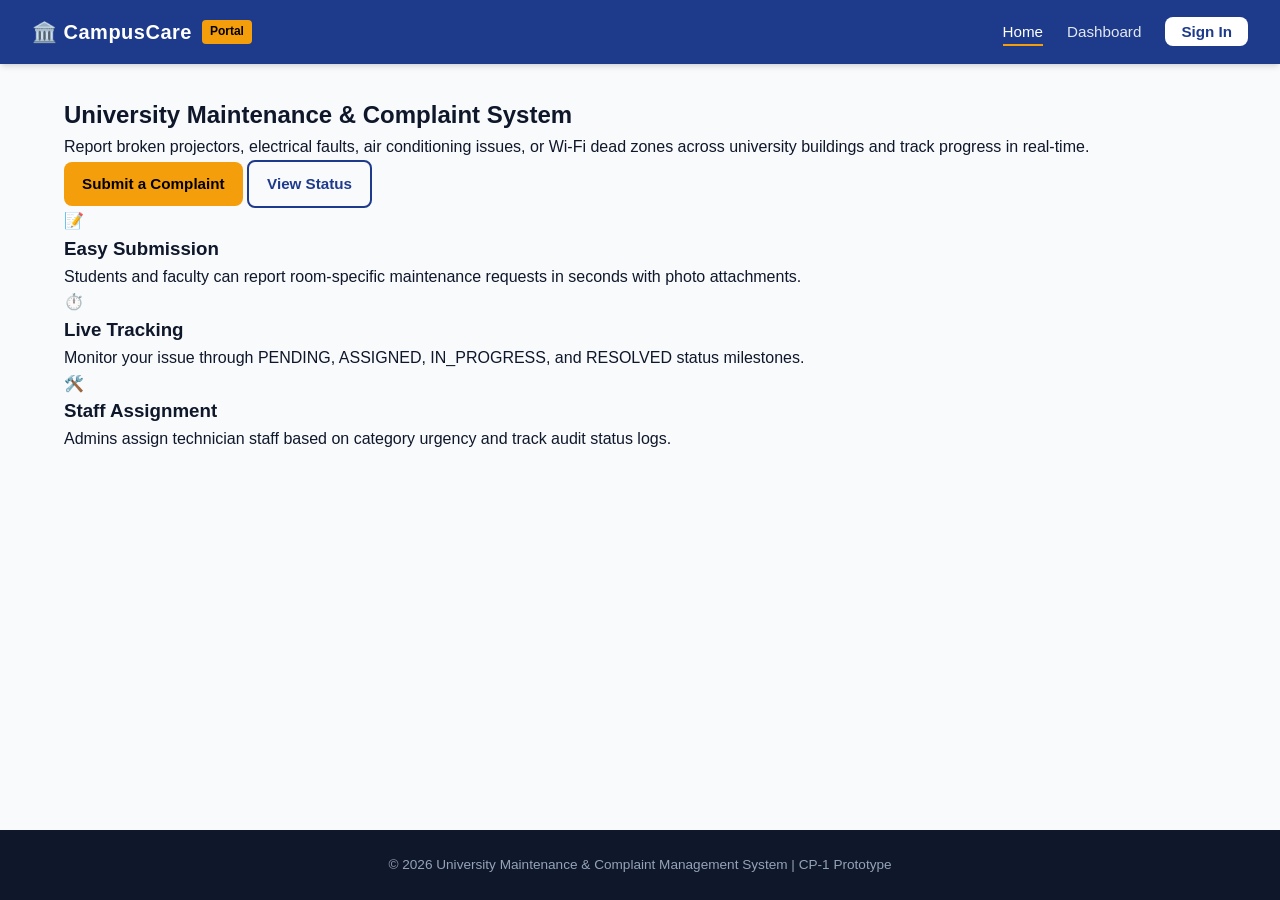
==== index.html @ 587ef070 "first commit" ====
<!DOCTYPE html>
<html lang="en">

<head>
  <meta charset="UTF-8">
  <meta name="viewport" content="width=device-width, initial-scale=1.0">
  <title>University Maintenance & Complaint Portal</title>
  <link rel="stylesheet" href="css/style.css">
</head>

<body>

  <!-- Top Navigation Bar -->
  <nav class="navbar">
    <div class="nav-brand" id="home">
      <h2>🏛️ CampusCare</h2>
      <span>Portal</span>
    </div>
    <ul class="nav-links">
      <li><a href="index.html" class="active">Home</a></li>
      <li><a href="dashboard.html">Dashboard</a></li>
      <li><a href="login.html" class="btn-nav-login">Sign In</a></li>
    </ul>
  </nav>

  <!-- Main Content Area -->
  <main class="main-content">

    <!-- Hero Banner -->
    <section class="hero">
      <h1>University Maintenance & Complaint System</h1>
      <p>Report broken projectors, electrical faults, air conditioning issues, or Wi-Fi dead zones across university
        buildings and track progress in real-time.</p>
      <div class="hero-actions">
        <a href="login.html" class="btn btn-primary">Submit a Complaint</a>
        <a href="dashboard.html" class="btn btn-outline">View Status</a>
      </div>
    </section>

    <!-- Key Feature Cards -->
    <section class="features-grid">
      <div class="feature-card">
        <div class="icon">📝</div>
        <h3>Easy Submission</h3>
        <p>Students and faculty can report room-specific maintenance requests in seconds with photo attachments.</p>
      </div>

      <div class="feature-card">
        <div class="icon">⏱️</div>
        <h3>Live Tracking</h3>
        <p>Monitor your issue through PENDING, ASSIGNED, IN_PROGRESS, and RESOLVED status milestones.</p>
      </div>

      <div class="feature-card">
        <div class="icon">🛠️</div>
        <h3>Staff Assignment</h3>
        <p>Admins assign technician staff based on category urgency and track audit status logs.</p>
      </div>
    </section>

  </main>

  <!-- Footer -->
  <footer>
    <p>&copy; 2026 University Maintenance & Complaint Management System | CP-1 Prototype</p>
  </footer>

  <script src="js/api.js"></script>
  <script src="js/app.js"></script>
</body>

</html>
---- css/style.css ----
/* ===================================================
   University Maintenance & Complaint Management System
   CP-2: Enhanced Design System & Interactive Components
   =================================================== */

:root {
  --primary-color: #1e3a8a;       /* University Navy */
  --primary-hover: #1e40af;
  --secondary-color: #0284c7;     /* Sky Blue */
  --accent-color: #f59e0b;        /* Amber */
  --bg-color: #f8fafc;            /* Light slate */
  --card-bg: #ffffff;
  --text-dark: #0f172a;
  --text-muted: #64748b;
  --border-color: #e2e8f0;
  --success: #10b981;
  --warning: #f59e0b;
  --danger: #ef4444;
  --radius: 8px;
  --shadow: 0 4px 6px -1px rgba(0, 0, 0, 0.1), 0 2px 4px -2px rgba(0, 0, 0, 0.1);
  --shadow-lg: 0 10px 15px -3px rgba(0, 0, 0, 0.1), 0 4px 6px -4px rgba(0, 0, 0, 0.1);
}

* {
  margin: 0;
  padding: 0;
  box-sizing: border-box;
  font-family: -apple-system, BlinkMacSystemFont, "Segoe UI", Roboto, "Helvetica Neue", Arial, sans-serif;
}

body {
  background-color: var(--bg-color);
  color: var(--text-dark);
  line-height: 1.6;
  min-height: 100vh;
  display: flex;
  flex-direction: column;
}

/* Header & Navigation */
.navbar {
  background-color: var(--primary-color);
  color: #ffffff;
  padding: 1rem 2rem;
  display: flex;
  justify-content: space-between;
  align-items: center;
  box-shadow: var(--shadow);
  position: sticky;
  top: 0;
  z-index: 100;
}

.nav-brand {
  display: flex;
  align-items: center;
  gap: 10px;
}

.nav-brand h2 {
  font-size: 1.25rem;
  font-weight: 600;
  letter-spacing: 0.5px;
}

.nav-brand span {
  background-color: var(--accent-color);
  color: #000;
  font-size: 0.75rem;
  padding: 2px 8px;
  border-radius: 4px;
  font-weight: 700;
}

.nav-links {
  display: flex;
  list-style: none;
  gap: 1.5rem;
  align-items: center;
}

.nav-links a {
  color: #e2e8f0;
  text-decoration: none;
  font-size: 0.95rem;
  font-weight: 500;
  transition: color 0.2s ease;
}

.nav-links a:hover,
.nav-links a.active {
  color: #ffffff;
  border-bottom: 2px solid var(--accent-color);
  padding-bottom: 4px;
}

.btn-nav-login {
  background-color: #ffffff;
  color: var(--primary-color) !important;
  padding: 6px 16px;
  border-radius: var(--radius);
  font-weight: 600 !important;
  border: none;
  cursor: pointer;
}

.btn-nav-login:hover {
  background-color: #f1f5f9;
  border-bottom: none !important;
}

/* Main Container */
.main-content {
  flex: 1;
  max-width: 1200px;
  width: 100%;
  margin: 2rem auto;
  padding: 0 1.5rem;
}

/* Buttons */
.btn {
  display: inline-flex;
  align-items: center;
  justify-content: center;
  gap: 6px;
  padding: 10px 18px;
  border-radius: var(--radius);
  font-size: 0.95rem;
  font-weight: 600;
  text-decoration: none;
  cursor: pointer;
  border: none;
  transition: all 0.2s ease;
}

.btn-primary {
  background-color: var(--accent-color);
  color: #000000;
}
.btn-primary:hover { background-color: #d97706; }

.btn-secondary {
  background-color: var(--secondary-color);
  color: #ffffff;
}
.btn-secondary:hover { background-color: #0369a1; }

.btn-outline {
  background-color: transparent;
  color: var(--primary-color);
  border: 2px solid var(--primary-color);
}
.btn-outline:hover {
  background-color: var(--primary-color);
  color: #ffffff;
}

.btn-danger {
  background-color: #fee2e2;
  color: var(--danger);
  border: 1px solid #fecaca;
}
.btn-danger:hover {
  background-color: var(--danger);
  color: #ffffff;
}

.btn-sm {
  padding: 5px 10px;
  font-size: 0.8rem;
  border-radius: 4px;
}

.btn-block {
  width: 100%;
  padding: 12px;
}

/* Forms & Inputs */
.form-group {
  margin-bottom: 1.25rem;
}

.form-group label {
  display: block;
  font-size: 0.85rem;
  font-weight: 600;
  margin-bottom: 0.4rem;
  color: var(--text-dark);
}

.form-control {
  width: 100%;
  padding: 10px 12px;
  font-size: 0.95rem;
  border: 1px solid var(--border-color);
  border-radius: var(--radius);
  outline: none;
  transition: border-color 0.2s, box-shadow 0.2s;
  background-color: #ffffff;
}

.form-control:focus {
  border-color: var(--primary-color);
  box-shadow: 0 0 0 3px rgba(30, 58, 138, 0.1);
}

/* Location Card Component (CP-2 Dynamic Form) */
.location-card {
  background: #ffffff;
  border: 1px solid var(--border-color);
  border-left: 5px solid var(--primary-color);
  border-radius: var(--radius);
  padding: 1.5rem;
  margin-bottom: 1.5rem;
  box-shadow: var(--shadow);
  position: relative;
  transition: transform 0.2s, box-shadow 0.2s;
}

.location-card:hover {
  box-shadow: var(--shadow-lg);
}

.location-card-header {
  display: flex;
  justify-content: space-between;
  align-items: center;
  margin-bottom: 1rem;
  padding-bottom: 0.75rem;
  border-bottom: 1px dashed var(--border-color);
}

.location-card-title {
  display: flex;
  align-items: center;
  gap: 8px;
  font-size: 1.05rem;
  font-weight: 700;
  color: var(--primary-color);
}

.location-badge {
  background-color: #e0e7ff;
  color: var(--primary-color);
  font-size: 0.75rem;
  padding: 3px 8px;
  border-radius: 12px;
  font-weight: 700;
}

/* Category Multi-Select Chips */
.category-chips-container {
  display: flex;
  flex-wrap: wrap;
  gap: 8px;
  margin-top: 6px;
}

.category-chip {
  display: inline-flex;
  align-items: center;
  gap: 6px;
  padding: 7px 12px;
  border-radius: 20px;
  border: 1.5px solid var(--border-color);
  background-color: #f8fafc;
  font-size: 0.85rem;
  color: var(--text-dark);
  cursor: pointer;
  user-select: none;
  transition: all 0.2s ease;
}

.category-chip:hover {
  border-color: var(--secondary-color);
  background-color: #f0f9ff;
}

.category-chip.selected {
  background-color: var(--primary-color);
  color: #ffffff;
  border-color: var(--primary-color);
  box-shadow: 0 2px 4px rgba(30, 58, 138, 0.2);
}

.category-chip .check-icon {
  font-size: 0.8rem;
  font-weight: bold;
}

/* Status Cards for Dashboard */
.status-grid {
  display: grid;
  grid-template-columns: repeat(auto-fit, minmax(200px, 1fr));
  gap: 1.25rem;
  margin-bottom: 2rem;
}

.stat-card {
  background-color: var(--card-bg);
  padding: 1.25rem;
  border-radius: var(--radius);
  border-left: 4px solid var(--primary-color);
  box-shadow: var(--shadow);
}

.stat-card.all { border-left-color: var(--primary-color); }
.stat-card.pending { border-left-color: var(--warning); }
.stat-card.in-progress { border-left-color: var(--secondary-color); }
.stat-card.resolved { border-left-color: var(--success); }

.stat-card h4 {
  font-size: 0.85rem;
  color: var(--text-muted);
  text-transform: uppercase;
}

.stat-card .number {
  font-size: 1.8rem;
  font-weight: 700;
  margin-top: 0.25rem;
}

/* Badges */
.badge {
  display: inline-block;
  padding: 4px 8px;
  border-radius: 4px;
  font-size: 0.75rem;
  font-weight: 700;
  letter-spacing: 0.5px;
}
.badge-pending { background-color: #fef3c7; color: #92400e; }
.badge-assigned { background-color: #e0e7ff; color: #3730a3; }
.badge-in_progress { background-color: #e0f2fe; color: #075985; }
.badge-resolved { background-color: #d1fae5; color: #065f46; }
.badge-rejected { background-color: #fee2e2; color: #991b1b; }

/* Filter Tabs */
.filter-tabs {
  display: flex;
  gap: 8px;
  margin-bottom: 1rem;
  flex-wrap: wrap;
}

.filter-tab {
  padding: 6px 14px;
  border-radius: 20px;
  border: 1px solid var(--border-color);
  background: var(--card-bg);
  font-size: 0.85rem;
  font-weight: 600;
  color: var(--text-muted);
  cursor: pointer;
  transition: all 0.2s;
}

.filter-tab:hover {
  background-color: #f1f5f9;
}

.filter-tab.active {
  background-color: var(--primary-color);
  color: #ffffff;
  border-color: var(--primary-color);
}

/* Modal Popup */
.modal-overlay {
  position: fixed;
  top: 0;
  left: 0;
  right: 0;
  bottom: 0;
  background: rgba(15, 23, 42, 0.6);
  display: none;
  justify-content: center;
  align-items: center;
  z-index: 1000;
  padding: 1rem;
}

.modal-overlay.active {
  display: flex;
}

.modal-box {
  background: var(--card-bg);
  border-radius: var(--radius);
  max-width: 500px;
  width: 100%;
  padding: 2rem;
  box-shadow: var(--shadow-lg);
  position: relative;
  animation: modalFadeIn 0.2s ease;
}

@keyframes modalFadeIn {
  from { opacity: 0; transform: translateY(-10px); }
  to { opacity: 1; transform: translateY(0); }
}

.modal-header {
  display: flex;
  justify-content: space-between;
  align-items: center;
  margin-bottom: 1.5rem;
  padding-bottom: 0.75rem;
  border-bottom: 1px solid var(--border-color);
}

.modal-header h3 {
  color: var(--primary-color);
}

.modal-close {
  background: none;
  border: none;
  font-size: 1.5rem;
  cursor: pointer;
  color: var(--text-muted);
}

/* Footer */
footer {
  background-color: #0f172a;
  color: #94a3b8;
  text-align: center;
  padding: 1.5rem;
  font-size: 0.85rem;
  margin-top: auto;
}
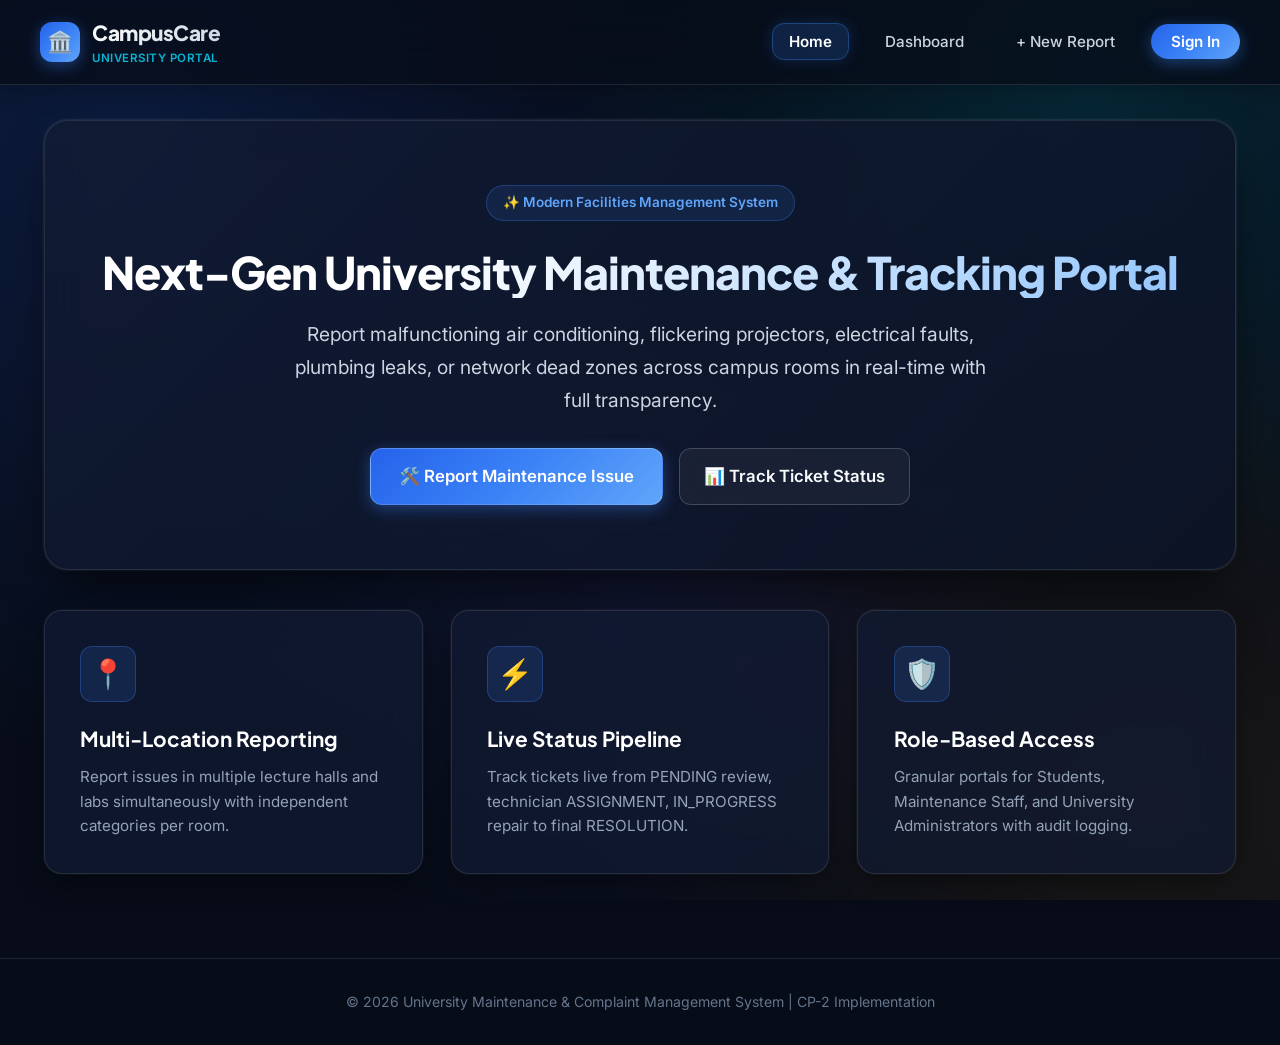
==== commit c1d69ee5: "feat: add modern glassmorphism design system and updated authentication views" ====
--- a/index.html
+++ b/index.html
@@ -1,72 +1,84 @@
 <!DOCTYPE html>
 <html lang="en">
-
 <head>
   <meta charset="UTF-8">
   <meta name="viewport" content="width=device-width, initial-scale=1.0">
-  <title>University Maintenance & Complaint Portal</title>
+  <title>CampusCare — University Maintenance & Facility Management</title>
   <link rel="stylesheet" href="css/style.css">
 </head>
-
 <body>
 
-  <!-- Top Navigation Bar -->
+  <!-- Top Glass Navigation Bar -->
   <nav class="navbar">
-    <div class="nav-brand" id="home">
-      <h2>🏛️ CampusCare</h2>
-      <span>Portal</span>
-    </div>
+    <a href="index.html" class="nav-brand">
+      <div class="nav-brand-icon">🏛️</div>
+      <div class="nav-brand-title">
+        <h2>CampusCare</h2>
+        <span>University Portal</span>
+      </div>
+    </a>
     <ul class="nav-links">
       <li><a href="index.html" class="active">Home</a></li>
       <li><a href="dashboard.html">Dashboard</a></li>
-      <li><a href="login.html" class="btn-nav-login">Sign In</a></li>
+      <li><a href="new-complaint.html">+ New Report</a></li>
+      <li><a href="login.html" class="btn-nav-action">Sign In</a></li>
     </ul>
   </nav>
 
-  <!-- Main Content Area -->
+  <!-- Main Content -->
   <main class="main-content">
-
-    <!-- Hero Banner -->
-    <section class="hero">
-      <h1>University Maintenance & Complaint System</h1>
-      <p>Report broken projectors, electrical faults, air conditioning issues, or Wi-Fi dead zones across university
-        buildings and track progress in real-time.</p>
-      <div class="hero-actions">
-        <a href="login.html" class="btn btn-primary">Submit a Complaint</a>
-        <a href="dashboard.html" class="btn btn-outline">View Status</a>
+    
+    <!-- Hero Glass Section -->
+    <section class="hero-glass">
+      <div class="hero-badge">
+        <span>✨ Modern Facilities Management System</span>
+      </div>
+      <h1>Next-Gen University Maintenance & Tracking Portal</h1>
+      <p>
+        Report malfunctioning air conditioning, flickering projectors, electrical faults, plumbing leaks, 
+        or network dead zones across campus rooms in real-time with full transparency.
+      </p>
+      <div style="display: flex; gap: 1rem; justify-content: center; flex-wrap: wrap;">
+        <a href="new-complaint.html" class="btn btn-primary" style="padding: 14px 28px; font-size: 1.05rem;">
+          🛠️ Report Maintenance Issue
+        </a>
+        <a href="dashboard.html" class="btn btn-outline" style="padding: 14px 24px; font-size: 1.05rem;">
+          📊 Track Ticket Status
+        </a>
       </div>
     </section>
 
-    <!-- Key Feature Cards -->
+    <!-- Key Feature Glass Cards -->
     <section class="features-grid">
-      <div class="feature-card">
-        <div class="icon">📝</div>
-        <h3>Easy Submission</h3>
-        <p>Students and faculty can report room-specific maintenance requests in seconds with photo attachments.</p>
+      <div class="feature-glass-card">
+        <div class="icon-box">📍</div>
+        <h3>Multi-Location Reporting</h3>
+        <p>Report issues in multiple lecture halls and labs simultaneously with independent categories per room.</p>
       </div>
 
-      <div class="feature-card">
-        <div class="icon">⏱️</div>
-        <h3>Live Tracking</h3>
-        <p>Monitor your issue through PENDING, ASSIGNED, IN_PROGRESS, and RESOLVED status milestones.</p>
+      <div class="feature-glass-card">
+        <div class="icon-box">⚡</div>
+        <h3>Live Status Pipeline</h3>
+        <p>Track tickets live from PENDING review, technician ASSIGNMENT, IN_PROGRESS repair to final RESOLUTION.</p>
       </div>
 
-      <div class="feature-card">
-        <div class="icon">🛠️</div>
-        <h3>Staff Assignment</h3>
-        <p>Admins assign technician staff based on category urgency and track audit status logs.</p>
+      <div class="feature-glass-card">
+        <div class="icon-box">🛡️</div>
+        <h3>Role-Based Access</h3>
+        <p>Granular portals for Students, Maintenance Staff, and University Administrators with audit logging.</p>
       </div>
     </section>
 
   </main>
 
+  <!-- Toast Notification Container -->
+  <div class="toast-container" id="toastContainer"></div>
+
   <!-- Footer -->
   <footer>
-    <p>&copy; 2026 University Maintenance & Complaint Management System | CP-1 Prototype</p>
+    <p>&copy; 2026 University Maintenance & Complaint Management System | CP-2 Implementation</p>
   </footer>
 
-  <script src="js/api.js"></script>
   <script src="js/app.js"></script>
 </body>
-
-</html>+</html>
--- a/css/style.css
+++ b/css/style.css
@@ -1,386 +1,973 @@
-/* ===================================================
-   University Maintenance & Complaint Management System
-   CP-2: Enhanced Design System & Interactive Components
-   =================================================== */
+/* ==========================================================================
+   CampusCare — Premium Glassmorphism Design System (CP-2)
+   Inspired by Apple macOS / VisionOS & Modern SaaS Dashboards
+   ========================================================================== */
+
+@import url('https://fonts.googleapis.com/css2?family=Inter:wght@300;400;500;600;700;800&family=Plus+Jakarta+Sans:wght@500;600;700;800&display=swap');
 
 :root {
-  --primary-color: #1e3a8a;       /* University Navy */
-  --primary-hover: #1e40af;
-  --secondary-color: #0284c7;     /* Sky Blue */
-  --accent-color: #f59e0b;        /* Amber */
-  --bg-color: #f8fafc;            /* Light slate */
-  --card-bg: #ffffff;
-  --text-dark: #0f172a;
-  --text-muted: #64748b;
-  --border-color: #e2e8f0;
+  /* Typography */
+  --font-sans: 'Inter', -apple-system, BlinkMacSystemFont, 'Segoe UI', Roboto, sans-serif;
+  --font-display: 'Plus Jakarta Sans', var(--font-sans);
+
+  /* Deep Midnight Color Palette */
+  --bg-deep: #070c18;
+  --bg-surface: #0c1427;
+  --bg-surface-elevated: #111b33;
+
+  /* Accent Gradients & Colors */
+  --primary: #3b82f6;
+  --primary-light: #60a5fa;
+  --primary-glow: rgba(59, 130, 246, 0.4);
+  --primary-gradient: linear-gradient(135deg, #2563eb 0%, #3b82f6 50%, #60a5fa 100%);
+  
+  --secondary: #06b6d4;
+  --secondary-gradient: linear-gradient(135deg, #0891b2 0%, #06b6d4 100%);
+  
+  --accent: #f59e0b;
+  --accent-gradient: linear-gradient(135deg, #d97706 0%, #f59e0b 100%);
+
+  /* Status Colors */
   --success: #10b981;
+  --success-bg: rgba(16, 185, 129, 0.15);
+  --success-border: rgba(16, 185, 129, 0.35);
+
   --warning: #f59e0b;
+  --warning-bg: rgba(245, 158, 11, 0.15);
+  --warning-border: rgba(245, 158, 11, 0.35);
+
   --danger: #ef4444;
-  --radius: 8px;
-  --shadow: 0 4px 6px -1px rgba(0, 0, 0, 0.1), 0 2px 4px -2px rgba(0, 0, 0, 0.1);
-  --shadow-lg: 0 10px 15px -3px rgba(0, 0, 0, 0.1), 0 4px 6px -4px rgba(0, 0, 0, 0.1);
-}
-
-* {
+  --danger-bg: rgba(239, 68, 68, 0.15);
+  --danger-border: rgba(239, 68, 68, 0.35);
+
+  --info: #38bdf8;
+  --info-bg: rgba(56, 189, 248, 0.15);
+  --info-border: rgba(56, 189, 248, 0.35);
+
+  /* Glassmorphism System Tokens */
+  --glass-bg: rgba(15, 23, 42, 0.65);
+  --glass-bg-card: rgba(17, 27, 51, 0.72);
+  --glass-bg-hover: rgba(24, 38, 70, 0.85);
+  --glass-border: rgba(255, 255, 255, 0.1);
+  --glass-border-light: rgba(255, 255, 255, 0.18);
+  --glass-border-focus: rgba(59, 130, 246, 0.6);
+  --glass-blur: blur(20px);
+  --glass-blur-sm: blur(12px);
+  --glass-shadow: 0 10px 30px -5px rgba(0, 0, 0, 0.5), 0 0 1px 1px rgba(255, 255, 255, 0.05);
+  --glass-shadow-lg: 0 25px 50px -12px rgba(0, 0, 0, 0.7), 0 0 2px 1px rgba(255, 255, 255, 0.1);
+
+  /* Text Colors */
+  --text-main: #f8fafc;
+  --text-secondary: #cbd5e1;
+  --text-muted: #94a3b8;
+  --text-dim: #64748b;
+
+  /* Radii */
+  --radius-sm: 8px;
+  --radius-md: 12px;
+  --radius-lg: 18px;
+  --radius-xl: 24px;
+  --radius-full: 9999px;
+
+  /* Transitions */
+  --transition: all 0.25s cubic-bezier(0.4, 0, 0.2, 1);
+}
+
+/* Base Reset */
+*, *::before, *::after {
   margin: 0;
   padding: 0;
   box-sizing: border-box;
-  font-family: -apple-system, BlinkMacSystemFont, "Segoe UI", Roboto, "Helvetica Neue", Arial, sans-serif;
+  font-family: var(--font-sans);
 }
 
 body {
-  background-color: var(--bg-color);
-  color: var(--text-dark);
+  background-color: var(--bg-deep);
+  color: var(--text-main);
+  min-height: 100vh;
+  display: flex;
+  flex-direction: column;
   line-height: 1.6;
-  min-height: 100vh;
-  display: flex;
-  flex-direction: column;
-}
-
-/* Header & Navigation */
+  overflow-x: hidden;
+  background-image: 
+    radial-gradient(circle at 10% 15%, rgba(37, 99, 235, 0.18) 0%, transparent 45%),
+    radial-gradient(circle at 85% 10%, rgba(6, 182, 212, 0.16) 0%, transparent 40%),
+    radial-gradient(circle at 50% 60%, rgba(99, 102, 241, 0.12) 0%, transparent 50%),
+    radial-gradient(circle at 90% 90%, rgba(245, 158, 11, 0.08) 0%, transparent 40%);
+  background-attachment: fixed;
+}
+
+/* ==========================================================================
+   GLASS NAVIGATION BAR
+   ========================================================================== */
 .navbar {
-  background-color: var(--primary-color);
-  color: #ffffff;
-  padding: 1rem 2rem;
-  display: flex;
-  justify-content: space-between;
-  align-items: center;
-  box-shadow: var(--shadow);
   position: sticky;
   top: 0;
   z-index: 100;
+  background: rgba(7, 12, 24, 0.75);
+  backdrop-filter: var(--glass-blur);
+  -webkit-backdrop-filter: var(--glass-blur);
+  border-bottom: 1px solid var(--glass-border);
+  padding: 1rem 2.5rem;
+  display: flex;
+  justify-content: space-between;
+  align-items: center;
+  box-shadow: 0 4px 25px rgba(0, 0, 0, 0.3);
 }
 
 .nav-brand {
   display: flex;
   align-items: center;
-  gap: 10px;
+  gap: 12px;
+  text-decoration: none;
+}
+
+.nav-brand-icon {
+  width: 40px;
+  height: 40px;
+  border-radius: var(--radius-md);
+  background: var(--primary-gradient);
+  display: flex;
+  align-items: center;
+  justify-content: center;
+  font-size: 1.3rem;
+  box-shadow: 0 4px 15px var(--primary-glow);
+}
+
+.nav-brand-title {
+  display: flex;
+  flex-direction: column;
 }
 
 .nav-brand h2 {
-  font-size: 1.25rem;
-  font-weight: 600;
+  font-family: var(--font-display);
+  font-size: 1.3rem;
+  font-weight: 800;
+  letter-spacing: -0.5px;
+  background: linear-gradient(135deg, #ffffff 0%, #cbd5e1 100%);
+  -webkit-background-clip: text;
+  -webkit-text-fill-color: transparent;
+}
+
+.nav-brand span {
+  font-size: 0.72rem;
+  font-weight: 600;
+  color: var(--secondary);
   letter-spacing: 0.5px;
-}
-
-.nav-brand span {
-  background-color: var(--accent-color);
-  color: #000;
-  font-size: 0.75rem;
-  padding: 2px 8px;
-  border-radius: 4px;
-  font-weight: 700;
+  text-transform: uppercase;
 }
 
 .nav-links {
   display: flex;
   list-style: none;
-  gap: 1.5rem;
+  gap: 1.25rem;
   align-items: center;
 }
 
 .nav-links a {
-  color: #e2e8f0;
+  color: var(--text-secondary);
   text-decoration: none;
   font-size: 0.95rem;
   font-weight: 500;
-  transition: color 0.2s ease;
-}
-
-.nav-links a:hover,
+  padding: 8px 16px;
+  border-radius: var(--radius-md);
+  transition: var(--transition);
+  position: relative;
+}
+
+.nav-links a:hover {
+  color: #ffffff;
+  background: rgba(255, 255, 255, 0.08);
+}
+
 .nav-links a.active {
   color: #ffffff;
-  border-bottom: 2px solid var(--accent-color);
-  padding-bottom: 4px;
-}
-
-.btn-nav-login {
-  background-color: #ffffff;
-  color: var(--primary-color) !important;
-  padding: 6px 16px;
-  border-radius: var(--radius);
+  background: rgba(59, 130, 246, 0.18);
+  border: 1px solid rgba(59, 130, 246, 0.35);
+  font-weight: 600;
+  box-shadow: 0 0 15px rgba(59, 130, 246, 0.2);
+}
+
+.btn-nav-action {
+  background: var(--primary-gradient) !important;
+  color: #ffffff !important;
+  border-radius: var(--radius-full) !important;
+  padding: 8px 20px !important;
   font-weight: 600 !important;
-  border: none;
+  box-shadow: 0 4px 15px var(--primary-glow) !important;
+}
+
+.btn-nav-action:hover {
+  transform: translateY(-2px);
+  box-shadow: 0 6px 20px rgba(59, 130, 246, 0.6) !important;
+}
+
+/* ==========================================================================
+   BUTTONS & ACTIONS
+   ========================================================================== */
+.btn {
+  display: inline-flex;
+  align-items: center;
+  justify-content: center;
+  gap: 8px;
+  padding: 11px 22px;
+  border-radius: var(--radius-md);
+  font-size: 0.95rem;
+  font-weight: 600;
   cursor: pointer;
-}
-
-.btn-nav-login:hover {
-  background-color: #f1f5f9;
-  border-bottom: none !important;
-}
-
-/* Main Container */
+  text-decoration: none;
+  border: 1px solid transparent;
+  outline: none;
+  transition: var(--transition);
+}
+
+.btn:active {
+  transform: scale(0.98);
+}
+
+.btn-primary {
+  background: var(--primary-gradient);
+  color: #ffffff;
+  border: 1px solid rgba(255, 255, 255, 0.2);
+  box-shadow: 0 4px 16px var(--primary-glow);
+}
+
+.btn-primary:hover {
+  transform: translateY(-2px);
+  box-shadow: 0 8px 24px rgba(59, 130, 246, 0.5);
+}
+
+.btn-secondary {
+  background: var(--secondary-gradient);
+  color: #ffffff;
+  box-shadow: 0 4px 16px rgba(6, 182, 212, 0.3);
+}
+
+.btn-secondary:hover {
+  transform: translateY(-2px);
+  box-shadow: 0 8px 24px rgba(6, 182, 212, 0.5);
+}
+
+.btn-outline {
+  background: rgba(255, 255, 255, 0.05);
+  backdrop-filter: var(--glass-blur-sm);
+  color: var(--text-main);
+  border: 1px solid var(--glass-border-light);
+}
+
+.btn-outline:hover {
+  background: rgba(255, 255, 255, 0.12);
+  border-color: rgba(255, 255, 255, 0.3);
+  transform: translateY(-2px);
+}
+
+.btn-danger {
+  background: var(--danger-bg);
+  color: #fca5a5;
+  border: 1px solid var(--danger-border);
+}
+
+.btn-danger:hover {
+  background: var(--danger);
+  color: #ffffff;
+  box-shadow: 0 4px 15px rgba(239, 68, 68, 0.4);
+}
+
+.btn-sm {
+  padding: 6px 12px;
+  font-size: 0.82rem;
+  border-radius: var(--radius-sm);
+}
+
+.btn-block {
+  width: 100%;
+}
+
+/* ==========================================================================
+   GLASS PANELS & CONTAINERS
+   ========================================================================== */
 .main-content {
   flex: 1;
-  max-width: 1200px;
+  max-width: 1240px;
   width: 100%;
-  margin: 2rem auto;
+  margin: 2.2rem auto;
   padding: 0 1.5rem;
 }
 
-/* Buttons */
-.btn {
+.glass-panel {
+  background: var(--glass-bg-card);
+  backdrop-filter: var(--glass-blur);
+  -webkit-backdrop-filter: var(--glass-blur);
+  border: 1px solid var(--glass-border);
+  border-radius: var(--radius-xl);
+  box-shadow: var(--glass-shadow);
+  padding: 2.5rem;
+  position: relative;
+  overflow: hidden;
+}
+
+.glass-panel::before {
+  content: '';
+  position: absolute;
+  top: 0;
+  left: 0;
+  right: 0;
+  height: 1px;
+  background: linear-gradient(90deg, transparent, rgba(255, 255, 255, 0.25), transparent);
+}
+
+/* Hero Section */
+.hero-glass {
+  background: linear-gradient(135deg, rgba(17, 27, 51, 0.8) 0%, rgba(12, 20, 39, 0.9) 100%);
+  backdrop-filter: var(--glass-blur);
+  border: 1px solid var(--glass-border);
+  border-radius: var(--radius-xl);
+  padding: 4rem 3rem;
+  text-align: center;
+  box-shadow: var(--glass-shadow-lg);
+  margin-bottom: 2.5rem;
+  position: relative;
+  overflow: hidden;
+}
+
+.hero-glass h1 {
+  font-family: var(--font-display);
+  font-size: 2.8rem;
+  font-weight: 800;
+  letter-spacing: -1px;
+  line-height: 1.2;
+  margin-bottom: 1.25rem;
+  background: linear-gradient(135deg, #ffffff 30%, #93c5fd 100%);
+  -webkit-background-clip: text;
+  -webkit-text-fill-color: transparent;
+}
+
+.hero-glass p {
+  font-size: 1.2rem;
+  max-width: 720px;
+  margin: 0 auto 2rem auto;
+  color: var(--text-secondary);
+  line-height: 1.7;
+}
+
+.hero-badge {
   display: inline-flex;
   align-items: center;
+  gap: 8px;
+  padding: 6px 16px;
+  border-radius: var(--radius-full);
+  background: rgba(59, 130, 246, 0.12);
+  border: 1px solid rgba(59, 130, 246, 0.3);
+  color: var(--primary-light);
+  font-size: 0.85rem;
+  font-weight: 600;
+  margin-bottom: 1.5rem;
+}
+
+/* Feature Grid */
+.features-grid {
+  display: grid;
+  grid-template-columns: repeat(auto-fit, minmax(300px, 1fr));
+  gap: 1.75rem;
+  margin-bottom: 3rem;
+}
+
+.feature-glass-card {
+  background: var(--glass-bg-card);
+  backdrop-filter: var(--glass-blur);
+  border: 1px solid var(--glass-border);
+  border-radius: var(--radius-lg);
+  padding: 2.2rem;
+  box-shadow: var(--glass-shadow);
+  transition: var(--transition);
+  display: flex;
+  flex-direction: column;
+}
+
+.feature-glass-card:hover {
+  transform: translateY(-5px);
+  background: var(--glass-bg-hover);
+  border-color: rgba(59, 130, 246, 0.4);
+  box-shadow: 0 15px 35px -5px rgba(0, 0, 0, 0.6), 0 0 20px rgba(59, 130, 246, 0.2);
+}
+
+.feature-glass-card .icon-box {
+  width: 56px;
+  height: 56px;
+  border-radius: var(--radius-md);
+  background: rgba(59, 130, 246, 0.15);
+  border: 1px solid rgba(59, 130, 246, 0.3);
+  display: flex;
+  align-items: center;
   justify-content: center;
+  font-size: 1.8rem;
+  margin-bottom: 1.25rem;
+}
+
+.feature-glass-card h3 {
+  font-family: var(--font-display);
+  font-size: 1.3rem;
+  font-weight: 700;
+  margin-bottom: 0.6rem;
+  color: #ffffff;
+}
+
+.feature-glass-card p {
+  color: var(--text-muted);
+  font-size: 0.95rem;
+  line-height: 1.6;
+}
+
+/* ==========================================================================
+   DASHBOARD STAT CARDS & METRICS
+   ========================================================================== */
+.stats-grid {
+  display: grid;
+  grid-template-columns: repeat(auto-fit, minmax(240px, 1fr));
+  gap: 1.5rem;
+  margin-bottom: 2rem;
+}
+
+.stat-glass-card {
+  background: var(--glass-bg-card);
+  backdrop-filter: var(--glass-blur);
+  border: 1px solid var(--glass-border);
+  border-radius: var(--radius-lg);
+  padding: 1.75rem;
+  box-shadow: var(--glass-shadow);
+  display: flex;
+  align-items: center;
+  justify-content: space-between;
+  transition: var(--transition);
+  position: relative;
+  overflow: hidden;
+}
+
+.stat-glass-card:hover {
+  transform: translateY(-3px);
+  border-color: var(--glass-border-light);
+  box-shadow: var(--glass-shadow-lg);
+}
+
+.stat-glass-card::before {
+  content: '';
+  position: absolute;
+  top: 0;
+  left: 0;
+  width: 4px;
+  height: 100%;
+}
+
+.stat-glass-card.all::before { background: var(--primary); }
+.stat-glass-card.pending::before { background: var(--warning); }
+.stat-glass-card.in-progress::before { background: var(--secondary); }
+.stat-glass-card.resolved::before { background: var(--success); }
+
+.stat-info h4 {
+  font-size: 0.85rem;
+  font-weight: 600;
+  text-transform: uppercase;
+  letter-spacing: 0.5px;
+  color: var(--text-muted);
+  margin-bottom: 0.4rem;
+}
+
+.stat-info .stat-number {
+  font-family: var(--font-display);
+  font-size: 2.4rem;
+  font-weight: 800;
+  color: #ffffff;
+  line-height: 1;
+}
+
+.stat-icon {
+  width: 52px;
+  height: 52px;
+  border-radius: var(--radius-md);
+  display: flex;
+  align-items: center;
+  justify-content: center;
+  font-size: 1.6rem;
+  background: rgba(255, 255, 255, 0.05);
+  border: 1px solid var(--glass-border);
+}
+
+/* ==========================================================================
+   REPORT MAINTENANCE ISSUE (SPECIAL FOCUS FORM)
+   ========================================================================== */
+.form-header-box {
+  display: flex;
+  align-items: flex-start;
+  gap: 1.25rem;
+  margin-bottom: 2.2rem;
+  padding-bottom: 1.5rem;
+  border-bottom: 1px solid var(--glass-border);
+}
+
+.form-header-icon {
+  width: 58px;
+  height: 58px;
+  border-radius: var(--radius-lg);
+  background: linear-gradient(135deg, rgba(59, 130, 246, 0.2) 0%, rgba(6, 182, 212, 0.2) 100%);
+  border: 1px solid rgba(59, 130, 246, 0.4);
+  display: flex;
+  align-items: center;
+  justify-content: center;
+  font-size: 2rem;
+  box-shadow: 0 0 20px rgba(59, 130, 246, 0.25);
+  flex-shrink: 0;
+}
+
+.form-header-text h1 {
+  font-family: var(--font-display);
+  font-size: 1.85rem;
+  font-weight: 800;
+  color: #ffffff;
+  letter-spacing: -0.5px;
+  margin-bottom: 0.35rem;
+}
+
+.form-header-text p {
+  color: var(--text-secondary);
+  font-size: 0.95rem;
+  line-height: 1.5;
+}
+
+/* Dynamic Location Card */
+.location-glass-card {
+  background: rgba(18, 28, 54, 0.75);
+  backdrop-filter: var(--glass-blur);
+  border: 1px solid var(--glass-border-light);
+  border-radius: var(--radius-lg);
+  padding: 1.85rem;
+  margin-bottom: 1.75rem;
+  box-shadow: 0 8px 25px rgba(0, 0, 0, 0.3);
+  position: relative;
+  transition: var(--transition);
+}
+
+.location-glass-card:hover {
+  border-color: rgba(59, 130, 246, 0.4);
+  box-shadow: 0 12px 30px rgba(0, 0, 0, 0.4), 0 0 15px rgba(59, 130, 246, 0.15);
+}
+
+.location-card-header {
+  display: flex;
+  justify-content: space-between;
+  align-items: center;
+  margin-bottom: 1.4rem;
+  padding-bottom: 0.85rem;
+  border-bottom: 1px dashed rgba(255, 255, 255, 0.12);
+}
+
+.location-badge-title {
+  display: flex;
+  align-items: center;
+  gap: 10px;
+}
+
+.location-chip-label {
+  background: var(--primary-gradient);
+  color: #ffffff;
+  font-size: 0.78rem;
+  font-weight: 700;
+  padding: 4px 12px;
+  border-radius: var(--radius-full);
+  letter-spacing: 0.5px;
+  box-shadow: 0 2px 10px var(--primary-glow);
+}
+
+.location-card-header h3 {
+  font-size: 1.15rem;
+  font-weight: 700;
+  color: #ffffff;
+}
+
+/* Form Controls */
+.form-group {
+  margin-bottom: 1.35rem;
+}
+
+.form-label {
+  display: block;
+  font-size: 0.88rem;
+  font-weight: 600;
+  color: var(--text-secondary);
+  margin-bottom: 0.5rem;
+}
+
+.form-label .required {
+  color: var(--danger);
+  margin-left: 3px;
+}
+
+.form-control-glass {
+  width: 100%;
+  padding: 12px 16px;
+  font-size: 0.95rem;
+  background: rgba(11, 19, 38, 0.7);
+  backdrop-filter: var(--glass-blur-sm);
+  border: 1px solid var(--glass-border-light);
+  border-radius: var(--radius-md);
+  color: #ffffff;
+  outline: none;
+  transition: var(--transition);
+}
+
+.form-control-glass:focus {
+  background: rgba(15, 26, 52, 0.95);
+  border-color: var(--primary);
+  box-shadow: 0 0 0 3px var(--primary-glow);
+}
+
+.form-control-glass option {
+  background-color: var(--bg-surface-elevated);
+  color: #ffffff;
+  padding: 10px;
+}
+
+/* ==========================================================================
+   SMART SEARCHABLE MULTI-SELECT CATEGORY COMPONENT
+   ========================================================================== */
+.smart-multiselect {
+  position: relative;
+  width: 100%;
+}
+
+.multiselect-box {
+  min-height: 48px;
+  background: rgba(11, 19, 38, 0.7);
+  backdrop-filter: var(--glass-blur-sm);
+  border: 1px solid var(--glass-border-light);
+  border-radius: var(--radius-md);
+  padding: 6px 12px;
+  display: flex;
+  align-items: center;
+  justify-content: space-between;
+  cursor: pointer;
+  transition: var(--transition);
+}
+
+.multiselect-box:hover,
+.multiselect-box:focus {
+  border-color: var(--primary);
+  box-shadow: 0 0 0 3px var(--primary-glow);
+}
+
+.selected-chips-container {
+  display: flex;
+  flex-wrap: wrap;
   gap: 6px;
-  padding: 10px 18px;
-  border-radius: var(--radius);
-  font-size: 0.95rem;
-  font-weight: 600;
-  text-decoration: none;
+  align-items: center;
+  flex: 1;
+}
+
+.category-chip-selected {
+  display: inline-flex;
+  align-items: center;
+  gap: 6px;
+  padding: 4px 10px;
+  border-radius: var(--radius-full);
+  background: rgba(59, 130, 246, 0.25);
+  border: 1px solid rgba(59, 130, 246, 0.5);
+  color: #ffffff;
+  font-size: 0.82rem;
+  font-weight: 600;
+  animation: chipFadeIn 0.2s ease;
+}
+
+@keyframes chipFadeIn {
+  from { opacity: 0; transform: scale(0.9); }
+  to { opacity: 1; transform: scale(1); }
+}
+
+.chip-remove {
+  width: 16px;
+  height: 16px;
+  border-radius: var(--radius-full);
+  display: flex;
+  align-items: center;
+  justify-content: center;
+  background: rgba(255, 255, 255, 0.2);
+  color: #ffffff;
+  font-size: 0.75rem;
   cursor: pointer;
-  border: none;
-  transition: all 0.2s ease;
-}
-
-.btn-primary {
-  background-color: var(--accent-color);
-  color: #000000;
-}
-.btn-primary:hover { background-color: #d97706; }
-
-.btn-secondary {
-  background-color: var(--secondary-color);
-  color: #ffffff;
-}
-.btn-secondary:hover { background-color: #0369a1; }
-
-.btn-outline {
-  background-color: transparent;
-  color: var(--primary-color);
-  border: 2px solid var(--primary-color);
-}
-.btn-outline:hover {
-  background-color: var(--primary-color);
-  color: #ffffff;
-}
-
-.btn-danger {
-  background-color: #fee2e2;
-  color: var(--danger);
-  border: 1px solid #fecaca;
-}
-.btn-danger:hover {
-  background-color: var(--danger);
-  color: #ffffff;
-}
-
-.btn-sm {
-  padding: 5px 10px;
-  font-size: 0.8rem;
-  border-radius: 4px;
-}
-
-.btn-block {
+  transition: var(--transition);
+}
+
+.chip-remove:hover {
+  background: var(--danger);
+}
+
+.placeholder-text {
+  color: var(--text-dim);
+  font-size: 0.9rem;
+  user-select: none;
+}
+
+.multiselect-arrow {
+  color: var(--text-muted);
+  font-size: 0.75rem;
+  transition: transform 0.2s;
+  margin-left: 8px;
+}
+
+.multiselect-dropdown {
+  position: absolute;
+  top: calc(100% + 6px);
+  left: 0;
+  right: 0;
+  z-index: 50;
+  background: rgba(15, 24, 48, 0.95);
+  backdrop-filter: blur(24px);
+  -webkit-backdrop-filter: blur(24px);
+  border: 1px solid rgba(255, 255, 255, 0.18);
+  border-radius: var(--radius-lg);
+  box-shadow: var(--glass-shadow-lg);
+  padding: 10px;
+  display: none;
+  animation: dropdownSlide 0.2s cubic-bezier(0.16, 1, 0.3, 1);
+}
+
+.multiselect-dropdown.active {
+  display: block;
+}
+
+@keyframes dropdownSlide {
+  from { opacity: 0; transform: translateY(-8px); }
+  to { opacity: 1; transform: translateY(0); }
+}
+
+.search-input-wrapper {
+  margin-bottom: 8px;
+}
+
+.category-search-input {
   width: 100%;
-  padding: 12px;
-}
-
-/* Forms & Inputs */
-.form-group {
-  margin-bottom: 1.25rem;
-}
-
-.form-group label {
-  display: block;
+  padding: 8px 12px;
+  background: rgba(255, 255, 255, 0.08);
+  border: 1px solid var(--glass-border);
+  border-radius: var(--radius-sm);
+  color: #ffffff;
+  font-size: 0.88rem;
+  outline: none;
+}
+
+.category-search-input:focus {
+  border-color: var(--primary);
+}
+
+.category-options-list {
+  max-height: 200px;
+  overflow-y: auto;
+  display: flex;
+  flex-direction: column;
+  gap: 4px;
+}
+
+.category-option-item {
+  display: flex;
+  align-items: center;
+  justify-content: space-between;
+  padding: 9px 12px;
+  border-radius: var(--radius-sm);
+  color: var(--text-secondary);
+  font-size: 0.9rem;
+  cursor: pointer;
+  transition: var(--transition);
+}
+
+.category-option-item:hover {
+  background: rgba(255, 255, 255, 0.08);
+  color: #ffffff;
+}
+
+.category-option-item.selected {
+  background: rgba(59, 130, 246, 0.18);
+  color: #ffffff;
+  font-weight: 600;
+}
+
+.option-check-icon {
   font-size: 0.85rem;
-  font-weight: 600;
-  margin-bottom: 0.4rem;
-  color: var(--text-dark);
-}
-
-.form-control {
+  color: var(--primary-light);
+  opacity: 0;
+  transition: opacity 0.2s;
+}
+
+.category-option-item.selected .option-check-icon {
+  opacity: 1;
+}
+
+/* Add Location Dashed Button */
+.btn-add-location {
   width: 100%;
-  padding: 10px 12px;
-  font-size: 0.95rem;
-  border: 1px solid var(--border-color);
-  border-radius: var(--radius);
+  padding: 16px;
+  background: rgba(59, 130, 246, 0.06);
+  border: 2px dashed rgba(59, 130, 246, 0.4);
+  border-radius: var(--radius-lg);
+  color: var(--primary-light);
+  font-size: 1rem;
+  font-weight: 700;
+  display: flex;
+  align-items: center;
+  justify-content: center;
+  gap: 10px;
+  cursor: pointer;
+  transition: var(--transition);
+}
+
+.btn-add-location:hover {
+  background: rgba(59, 130, 246, 0.12);
+  border-color: var(--primary);
+  transform: translateY(-2px);
+  box-shadow: 0 4px 20px rgba(59, 130, 246, 0.2);
+}
+
+/* ==========================================================================
+   GLASS COMPLAINT TABLE & DASHBOARD CONTROLS
+   ========================================================================== */
+.table-controls-bar {
+  display: flex;
+  justify-content: space-between;
+  align-items: center;
+  margin-bottom: 1.5rem;
+  flex-wrap: wrap;
+  gap: 1rem;
+}
+
+.search-filter-box {
+  display: flex;
+  gap: 10px;
+  align-items: center;
+  flex: 1;
+  max-width: 400px;
+}
+
+.glass-search-input {
+  width: 100%;
+  padding: 9px 14px 9px 36px;
+  background: rgba(15, 23, 42, 0.6) url('data:image/svg+xml;utf8,<svg xmlns="http://www.w3.org/2000/svg" width="16" height="16" viewBox="0 0 24 24" fill="none" stroke="%2394a3b8" stroke-width="2" stroke-linecap="round" stroke-linejoin="round"><circle cx="11" cy="11" r="8"></circle><line x1="21" y1="21" x2="16.65" y2="16.65"></line></svg>') no-repeat 12px center;
+  border: 1px solid var(--glass-border);
+  border-radius: var(--radius-full);
+  color: #ffffff;
+  font-size: 0.9rem;
   outline: none;
-  transition: border-color 0.2s, box-shadow 0.2s;
-  background-color: #ffffff;
-}
-
-.form-control:focus {
-  border-color: var(--primary-color);
-  box-shadow: 0 0 0 3px rgba(30, 58, 138, 0.1);
-}
-
-/* Location Card Component (CP-2 Dynamic Form) */
-.location-card {
-  background: #ffffff;
-  border: 1px solid var(--border-color);
-  border-left: 5px solid var(--primary-color);
-  border-radius: var(--radius);
-  padding: 1.5rem;
-  margin-bottom: 1.5rem;
-  box-shadow: var(--shadow);
-  position: relative;
-  transition: transform 0.2s, box-shadow 0.2s;
-}
-
-.location-card:hover {
-  box-shadow: var(--shadow-lg);
-}
-
-.location-card-header {
-  display: flex;
-  justify-content: space-between;
-  align-items: center;
-  margin-bottom: 1rem;
-  padding-bottom: 0.75rem;
-  border-bottom: 1px dashed var(--border-color);
-}
-
-.location-card-title {
-  display: flex;
-  align-items: center;
+  transition: var(--transition);
+}
+
+.glass-search-input:focus {
+  border-color: var(--primary);
+  box-shadow: 0 0 0 3px var(--primary-glow);
+}
+
+.filter-pills {
+  display: flex;
   gap: 8px;
-  font-size: 1.05rem;
+  flex-wrap: wrap;
+}
+
+.filter-pill {
+  padding: 7px 16px;
+  border-radius: var(--radius-full);
+  background: rgba(255, 255, 255, 0.05);
+  border: 1px solid var(--glass-border);
+  color: var(--text-muted);
+  font-size: 0.85rem;
+  font-weight: 600;
+  cursor: pointer;
+  transition: var(--transition);
+}
+
+.filter-pill:hover {
+  background: rgba(255, 255, 255, 0.1);
+  color: #ffffff;
+}
+
+.filter-pill.active {
+  background: var(--primary-gradient);
+  color: #ffffff;
+  border-color: transparent;
+  box-shadow: 0 4px 15px var(--primary-glow);
+}
+
+.table-glass-wrapper {
+  background: var(--glass-bg-card);
+  backdrop-filter: var(--glass-blur);
+  border: 1px solid var(--glass-border);
+  border-radius: var(--radius-xl);
+  overflow: hidden;
+  box-shadow: var(--glass-shadow);
+}
+
+.glass-table {
+  width: 100%;
+  border-collapse: collapse;
+  text-align: left;
+}
+
+.glass-table th {
+  padding: 16px 20px;
+  background: rgba(11, 18, 36, 0.8);
+  font-size: 0.82rem;
   font-weight: 700;
-  color: var(--primary-color);
-}
-
-.location-badge {
-  background-color: #e0e7ff;
-  color: var(--primary-color);
-  font-size: 0.75rem;
-  padding: 3px 8px;
-  border-radius: 12px;
-  font-weight: 700;
-}
-
-/* Category Multi-Select Chips */
-.category-chips-container {
-  display: flex;
-  flex-wrap: wrap;
-  gap: 8px;
-  margin-top: 6px;
-}
-
-.category-chip {
+  text-transform: uppercase;
+  letter-spacing: 0.5px;
+  color: var(--text-muted);
+  border-bottom: 1px solid var(--glass-border);
+}
+
+.glass-table td {
+  padding: 16px 20px;
+  border-bottom: 1px solid rgba(255, 255, 255, 0.06);
+  font-size: 0.92rem;
+  color: var(--text-secondary);
+}
+
+.glass-table tbody tr {
+  transition: background 0.2s;
+}
+
+.glass-table tbody tr:hover {
+  background: rgba(255, 255, 255, 0.04);
+}
+
+.glass-table tbody tr:last-child td {
+  border-bottom: none;
+}
+
+/* Badges */
+.badge-glass {
   display: inline-flex;
   align-items: center;
   gap: 6px;
-  padding: 7px 12px;
-  border-radius: 20px;
-  border: 1.5px solid var(--border-color);
-  background-color: #f8fafc;
-  font-size: 0.85rem;
-  color: var(--text-dark);
-  cursor: pointer;
-  user-select: none;
-  transition: all 0.2s ease;
-}
-
-.category-chip:hover {
-  border-color: var(--secondary-color);
-  background-color: #f0f9ff;
-}
-
-.category-chip.selected {
-  background-color: var(--primary-color);
-  color: #ffffff;
-  border-color: var(--primary-color);
-  box-shadow: 0 2px 4px rgba(30, 58, 138, 0.2);
-}
-
-.category-chip .check-icon {
-  font-size: 0.8rem;
-  font-weight: bold;
-}
-
-/* Status Cards for Dashboard */
-.status-grid {
-  display: grid;
-  grid-template-columns: repeat(auto-fit, minmax(200px, 1fr));
-  gap: 1.25rem;
-  margin-bottom: 2rem;
-}
-
-.stat-card {
-  background-color: var(--card-bg);
-  padding: 1.25rem;
-  border-radius: var(--radius);
-  border-left: 4px solid var(--primary-color);
-  box-shadow: var(--shadow);
-}
-
-.stat-card.all { border-left-color: var(--primary-color); }
-.stat-card.pending { border-left-color: var(--warning); }
-.stat-card.in-progress { border-left-color: var(--secondary-color); }
-.stat-card.resolved { border-left-color: var(--success); }
-
-.stat-card h4 {
-  font-size: 0.85rem;
-  color: var(--text-muted);
-  text-transform: uppercase;
-}
-
-.stat-card .number {
-  font-size: 1.8rem;
-  font-weight: 700;
-  margin-top: 0.25rem;
-}
-
-/* Badges */
-.badge {
-  display: inline-block;
-  padding: 4px 8px;
-  border-radius: 4px;
+  padding: 4px 12px;
+  border-radius: var(--radius-full);
   font-size: 0.75rem;
   font-weight: 700;
   letter-spacing: 0.5px;
 }
-.badge-pending { background-color: #fef3c7; color: #92400e; }
-.badge-assigned { background-color: #e0e7ff; color: #3730a3; }
-.badge-in_progress { background-color: #e0f2fe; color: #075985; }
-.badge-resolved { background-color: #d1fae5; color: #065f46; }
-.badge-rejected { background-color: #fee2e2; color: #991b1b; }
-
-/* Filter Tabs */
-.filter-tabs {
-  display: flex;
-  gap: 8px;
-  margin-bottom: 1rem;
-  flex-wrap: wrap;
-}
-
-.filter-tab {
-  padding: 6px 14px;
-  border-radius: 20px;
-  border: 1px solid var(--border-color);
-  background: var(--card-bg);
-  font-size: 0.85rem;
-  font-weight: 600;
-  color: var(--text-muted);
-  cursor: pointer;
-  transition: all 0.2s;
-}
-
-.filter-tab:hover {
-  background-color: #f1f5f9;
-}
-
-.filter-tab.active {
-  background-color: var(--primary-color);
-  color: #ffffff;
-  border-color: var(--primary-color);
-}
-
-/* Modal Popup */
+
+.badge-pending { background: var(--warning-bg); color: #fbbf24; border: 1px solid var(--warning-border); }
+.badge-assigned { background: rgba(99, 102, 241, 0.15); color: #818cf8; border: 1px solid rgba(99, 102, 241, 0.35); }
+.badge-in_progress { background: var(--info-bg); color: #38bdf8; border: 1px solid var(--info-border); }
+.badge-resolved { background: var(--success-bg); color: #34d399; border: 1px solid var(--success-border); }
+.badge-rejected { background: var(--danger-bg); color: #f87171; border: 1px solid var(--danger-border); }
+
+/* ==========================================================================
+   GLASS MODAL & TOASTS
+   ========================================================================== */
 .modal-overlay {
   position: fixed;
-  top: 0;
-  left: 0;
-  right: 0;
-  bottom: 0;
-  background: rgba(15, 23, 42, 0.6);
+  inset: 0;
+  background: rgba(0, 0, 0, 0.7);
+  backdrop-filter: blur(12px);
+  -webkit-backdrop-filter: blur(12px);
   display: none;
   justify-content: center;
   align-items: center;
   z-index: 1000;
-  padding: 1rem;
+  padding: 1.5rem;
 }
 
 .modal-overlay.active {
@@ -388,19 +975,19 @@
 }
 
 .modal-box {
-  background: var(--card-bg);
-  border-radius: var(--radius);
-  max-width: 500px;
+  background: var(--bg-surface-elevated);
+  border: 1px solid var(--glass-border-light);
+  border-radius: var(--radius-xl);
+  max-width: 520px;
   width: 100%;
-  padding: 2rem;
-  box-shadow: var(--shadow-lg);
-  position: relative;
-  animation: modalFadeIn 0.2s ease;
-}
-
-@keyframes modalFadeIn {
-  from { opacity: 0; transform: translateY(-10px); }
-  to { opacity: 1; transform: translateY(0); }
+  padding: 2.2rem;
+  box-shadow: 0 30px 60px rgba(0, 0, 0, 0.8), 0 0 20px var(--primary-glow);
+  animation: modalScale 0.25s cubic-bezier(0.16, 1, 0.3, 1);
+}
+
+@keyframes modalScale {
+  from { opacity: 0; transform: scale(0.94); }
+  to { opacity: 1; transform: scale(1); }
 }
 
 .modal-header {
@@ -408,28 +995,653 @@
   justify-content: space-between;
   align-items: center;
   margin-bottom: 1.5rem;
-  padding-bottom: 0.75rem;
-  border-bottom: 1px solid var(--border-color);
-}
-
-.modal-header h3 {
-  color: var(--primary-color);
+  padding-bottom: 0.85rem;
+  border-bottom: 1px solid var(--glass-border);
 }
 
 .modal-close {
   background: none;
   border: none;
-  font-size: 1.5rem;
+  color: var(--text-muted);
+  font-size: 1.6rem;
   cursor: pointer;
-  color: var(--text-muted);
-}
+  transition: color 0.2s;
+}
+
+.modal-close:hover {
+  color: var(--danger);
+}
+
+/* Floating Glass Toast Notification */
+.toast-container {
+  position: fixed;
+  bottom: 2rem;
+  right: 2rem;
+  z-index: 2000;
+  display: flex;
+  flex-direction: column;
+  gap: 10px;
+  pointer-events: none;
+}
+
+.toast {
+  pointer-events: auto;
+  min-width: 300px;
+  padding: 14px 20px;
+  border-radius: var(--radius-lg);
+  background: rgba(15, 23, 42, 0.9);
+  backdrop-filter: blur(16px);
+  border: 1px solid var(--glass-border-light);
+  color: #ffffff;
+  font-size: 0.92rem;
+  font-weight: 500;
+  box-shadow: var(--glass-shadow-lg);
+  display: flex;
+  align-items: center;
+  gap: 12px;
+  animation: toastSlideIn 0.3s cubic-bezier(0.16, 1, 0.3, 1);
+}
+
+@keyframes toastSlideIn {
+  from { opacity: 0; transform: translateY(20px); }
+  to { opacity: 1; transform: translateY(0); }
+}
+
+.toast.success { border-left: 4px solid var(--success); }
+.toast.error { border-left: 4px solid var(--danger); }
+.toast.info { border-left: 4px solid var(--primary); }
 
 /* Footer */
 footer {
-  background-color: #0f172a;
-  color: #94a3b8;
+  background: rgba(7, 12, 24, 0.85);
+  border-top: 1px solid var(--glass-border);
+  padding: 2rem;
   text-align: center;
-  padding: 1.5rem;
+  color: var(--text-dim);
+  font-size: 0.88rem;
+  margin-top: auto;
+}
+
+/* Responsive adjustments */
+@media (max-width: 768px) {
+  .navbar { padding: 1rem 1.25rem; }
+  .hero-glass { padding: 2.5rem 1.5rem; }
+  .hero-glass h1 { font-size: 2rem; }
+  .glass-panel { padding: 1.5rem; }
+  .table-controls-bar { flex-direction: column; align-items: stretch; }
+  .search-filter-box { max-width: 100%; }
+}
+
+/* ==========================================================================
+   CLEAN & MODERN REPORT FORM STYLES (ENHANCED CP-2)
+   ========================================================================== */
+.report-page-header {
+  margin-bottom: 2rem;
+}
+
+.report-breadcrumbs {
+  display: flex;
+  align-items: center;
+  gap: 8px;
   font-size: 0.85rem;
-  margin-top: auto;
-}
+  color: var(--text-muted);
+  margin-bottom: 1rem;
+}
+
+.report-breadcrumbs a {
+  color: var(--text-secondary);
+  text-decoration: none;
+  transition: color 0.2s;
+}
+
+.report-breadcrumbs a:hover {
+  color: var(--primary-light);
+}
+
+.report-step-card {
+  background: rgba(14, 23, 44, 0.7);
+  border: 1px solid var(--glass-border);
+  border-radius: var(--radius-lg);
+  padding: 1.5rem 1.75rem;
+  margin-bottom: 1.5rem;
+  transition: var(--transition);
+  position: relative;
+}
+
+.report-step-card:hover {
+  border-color: rgba(59, 130, 246, 0.35);
+  box-shadow: 0 8px 24px -6px rgba(0, 0, 0, 0.4);
+}
+
+.report-step-header {
+  display: flex;
+  justify-content: space-between;
+  align-items: center;
+  margin-bottom: 1.2rem;
+  padding-bottom: 0.8rem;
+  border-bottom: 1px solid rgba(255, 255, 255, 0.07);
+}
+
+.report-step-title {
+  display: flex;
+  align-items: center;
+  gap: 12px;
+}
+
+.report-step-badge {
+  width: 28px;
+  height: 28px;
+  border-radius: var(--radius-full);
+  background: var(--primary-gradient);
+  color: #ffffff;
+  font-size: 0.82rem;
+  font-weight: 700;
+  display: flex;
+  align-items: center;
+  justify-content: center;
+  box-shadow: 0 2px 8px var(--primary-glow);
+}
+
+.report-step-title h2 {
+  font-size: 1.15rem;
+  font-weight: 700;
+  color: #ffffff;
+  letter-spacing: -0.2px;
+}
+
+.report-step-count {
+  font-size: 0.82rem;
+  font-weight: 600;
+  padding: 3px 10px;
+  border-radius: var(--radius-full);
+  background: rgba(59, 130, 246, 0.15);
+  border: 1px solid rgba(59, 130, 246, 0.3);
+  color: var(--primary-light);
+}
+
+/* Building Filters */
+.building-filter-pills {
+  display: flex;
+  gap: 8px;
+  overflow-x: auto;
+  padding-bottom: 8px;
+  margin-bottom: 1rem;
+}
+
+.building-pill {
+  padding: 6px 14px;
+  border-radius: var(--radius-full);
+  font-size: 0.82rem;
+  font-weight: 500;
+  background: rgba(255, 255, 255, 0.05);
+  border: 1px solid var(--glass-border);
+  color: var(--text-secondary);
+  cursor: pointer;
+  white-space: nowrap;
+  transition: var(--transition);
+}
+
+.building-pill:hover {
+  background: rgba(255, 255, 255, 0.1);
+  color: #ffffff;
+}
+
+.building-pill.active {
+  background: rgba(59, 130, 246, 0.2);
+  border-color: var(--primary);
+  color: #ffffff;
+  font-weight: 600;
+}
+
+/* Grid for Room Selection */
+.room-selection-grid {
+  display: grid;
+  grid-template-columns: repeat(auto-fill, minmax(220px, 1fr));
+  gap: 10px;
+  max-height: 240px;
+  overflow-y: auto;
+  padding: 4px;
+}
+
+.room-card-select {
+  padding: 10px 14px;
+  background: rgba(18, 28, 54, 0.6);
+  border: 1px solid var(--glass-border);
+  border-radius: var(--radius-md);
+  cursor: pointer;
+  display: flex;
+  align-items: center;
+  justify-content: space-between;
+  gap: 10px;
+  transition: var(--transition);
+  user-select: none;
+}
+
+.room-card-select:hover {
+  background: rgba(26, 40, 77, 0.8);
+  border-color: rgba(59, 130, 246, 0.4);
+  transform: translateY(-1px);
+}
+
+.room-card-select.selected {
+  background: rgba(37, 99, 235, 0.22);
+  border-color: var(--primary);
+  box-shadow: 0 0 12px rgba(59, 130, 246, 0.25);
+}
+
+.room-card-info {
+  display: flex;
+  flex-direction: column;
+}
+
+.room-card-num {
+  font-size: 0.92rem;
+  font-weight: 600;
+  color: #ffffff;
+}
+
+.room-card-bldg {
+  font-size: 0.76rem;
+  color: var(--text-dim);
+}
+
+.room-check-badge {
+  width: 20px;
+  height: 20px;
+  border-radius: var(--radius-full);
+  border: 1.5px solid var(--text-dim);
+  display: flex;
+  align-items: center;
+  justify-content: center;
+  font-size: 0.75rem;
+  color: transparent;
+  transition: var(--transition);
+  flex-shrink: 0;
+}
+
+.room-card-select.selected .room-check-badge {
+  background: var(--primary);
+  border-color: var(--primary);
+  color: #ffffff;
+}
+
+/* Category Grid Tiles */
+.category-selection-grid {
+  display: grid;
+  grid-template-columns: repeat(auto-fill, minmax(210px, 1fr));
+  gap: 12px;
+  margin-top: 0.8rem;
+}
+
+.category-card-select {
+  padding: 12px 14px;
+  background: rgba(18, 28, 54, 0.6);
+  border: 1px solid var(--glass-border);
+  border-radius: var(--radius-md);
+  cursor: pointer;
+  display: flex;
+  align-items: center;
+  gap: 12px;
+  transition: var(--transition);
+  user-select: none;
+}
+
+.category-card-select:hover {
+  background: rgba(26, 40, 77, 0.8);
+  border-color: rgba(6, 182, 212, 0.4);
+  transform: translateY(-1px);
+}
+
+.category-card-select.selected {
+  background: rgba(6, 182, 212, 0.2);
+  border-color: var(--secondary);
+  box-shadow: 0 0 14px rgba(6, 182, 212, 0.3);
+}
+
+.category-icon-box {
+  width: 36px;
+  height: 36px;
+  border-radius: var(--radius-sm);
+  background: rgba(255, 255, 255, 0.08);
+  display: flex;
+  align-items: center;
+  justify-content: center;
+  font-size: 1.2rem;
+  flex-shrink: 0;
+}
+
+.category-card-select.selected .category-icon-box {
+  background: var(--secondary-gradient);
+}
+
+.category-card-name {
+  font-size: 0.88rem;
+  font-weight: 600;
+  color: var(--text-main);
+  flex: 1;
+}
+
+/* Selected Chips Bar */
+.selected-tags-bar {
+  display: flex;
+  flex-wrap: wrap;
+  gap: 6px;
+  padding: 10px 12px;
+  background: rgba(10, 16, 32, 0.6);
+  border: 1px dashed rgba(255, 255, 255, 0.12);
+  border-radius: var(--radius-md);
+  margin-top: 10px;
+  min-height: 42px;
+  align-items: center;
+}
+
+.selected-tag-chip {
+  display: inline-flex;
+  align-items: center;
+  gap: 6px;
+  padding: 4px 10px;
+  border-radius: var(--radius-full);
+  font-size: 0.8rem;
+  font-weight: 600;
+  background: rgba(59, 130, 246, 0.2);
+  border: 1px solid rgba(59, 130, 246, 0.4);
+  color: #ffffff;
+}
+
+.selected-tag-chip.cat {
+  background: rgba(6, 182, 212, 0.2);
+  border-color: rgba(6, 182, 212, 0.4);
+}
+
+.selected-tag-remove {
+  cursor: pointer;
+  opacity: 0.7;
+  font-size: 0.9rem;
+  line-height: 1;
+  transition: opacity 0.2s;
+}
+
+.selected-tag-remove:hover {
+  opacity: 1;
+  color: var(--danger);
+}
+
+/* Priority Card Grid */
+.priority-tiles-grid {
+  display: grid;
+  grid-template-columns: repeat(4, 1fr);
+  gap: 10px;
+}
+
+@media (max-width: 640px) {
+  .priority-tiles-grid {
+    grid-template-columns: repeat(2, 1fr);
+  }
+}
+
+.priority-tile {
+  padding: 12px;
+  border-radius: var(--radius-md);
+  border: 1px solid var(--glass-border);
+  background: rgba(18, 28, 54, 0.5);
+  cursor: pointer;
+  text-align: center;
+  transition: var(--transition);
+  user-select: none;
+}
+
+.priority-tile:hover {
+  background: rgba(26, 40, 77, 0.8);
+}
+
+.priority-tile.selected {
+  border-width: 1.5px;
+  font-weight: 700;
+}
+
+.priority-tile[data-priority="LOW"].selected {
+  border-color: var(--success);
+  background: var(--success-bg);
+  color: #6ee7b7;
+}
+
+.priority-tile[data-priority="MEDIUM"].selected {
+  border-color: var(--primary);
+  background: rgba(59, 130, 246, 0.2);
+  color: #93c5fd;
+}
+
+.priority-tile[data-priority="HIGH"].selected {
+  border-color: var(--warning);
+  background: var(--warning-bg);
+  color: #fde047;
+}
+
+.priority-tile[data-priority="URGENT"].selected {
+  border-color: var(--danger);
+  background: var(--danger-bg);
+  color: #fca5a5;
+  box-shadow: 0 0 15px rgba(239, 68, 68, 0.25);
+}
+
+.priority-tile-title {
+  font-size: 0.88rem;
+  font-weight: 600;
+  margin-bottom: 2px;
+}
+
+.priority-tile-desc {
+  font-size: 0.72rem;
+  color: var(--text-dim);
+}
+
+/* Description Quick Chips */
+.quick-phrase-chips {
+  display: flex;
+  flex-wrap: wrap;
+  gap: 6px;
+  margin-top: 8px;
+}
+
+.quick-phrase-chip {
+  padding: 4px 10px;
+  border-radius: var(--radius-full);
+  background: rgba(255, 255, 255, 0.05);
+  border: 1px solid var(--glass-border);
+  color: var(--text-muted);
+  font-size: 0.78rem;
+  cursor: pointer;
+  transition: var(--transition);
+}
+
+.quick-phrase-chip:hover {
+  background: rgba(59, 130, 246, 0.15);
+  border-color: rgba(59, 130, 246, 0.4);
+  color: #ffffff;
+}
+
+/* Image preview box */
+.photo-preview-wrap {
+  margin-top: 10px;
+  display: none;
+  align-items: center;
+  gap: 12px;
+  padding: 8px 12px;
+  background: rgba(10, 16, 32, 0.7);
+  border: 1px solid var(--glass-border);
+  border-radius: var(--radius-md);
+}
+
+.photo-preview-wrap.visible {
+  display: flex;
+}
+
+.photo-preview-thumb {
+  width: 50px;
+  height: 50px;
+  border-radius: var(--radius-sm);
+  object-fit: cover;
+  border: 1px solid var(--glass-border-light);
+}
+
+/* Summary Box before submit */
+.report-summary-banner {
+  background: linear-gradient(135deg, rgba(37, 99, 235, 0.12) 0%, rgba(6, 182, 212, 0.12) 100%);
+  border: 1px solid rgba(59, 130, 246, 0.3);
+  border-radius: var(--radius-lg);
+  padding: 1.25rem 1.5rem;
+  margin-bottom: 1.8rem;
+  display: flex;
+  align-items: center;
+  justify-content: space-between;
+  gap: 1rem;
+}
+
+.report-summary-text h4 {
+  font-size: 0.98rem;
+  font-weight: 700;
+  color: #ffffff;
+  margin-bottom: 2px;
+}
+
+.report-summary-text p {
+  font-size: 0.84rem;
+  color: var(--text-secondary);
+}
+
+.report-summary-count-badge {
+  padding: 6px 14px;
+  border-radius: var(--radius-full);
+  background: var(--primary-gradient);
+  color: #ffffff;
+  font-weight: 700;
+  font-size: 0.95rem;
+  box-shadow: 0 4px 12px var(--primary-glow);
+  white-space: nowrap;
+}
+
+/* ==========================================================================
+   VIEW MODE SWITCHER & SELECT OPTION COMPONENT (7 FLOORS & 70+ ROOMS)
+   ========================================================================== */
+.view-mode-tabs {
+  display: inline-flex;
+  background: rgba(10, 16, 32, 0.7);
+  border: 1px solid var(--glass-border);
+  border-radius: var(--radius-full);
+  padding: 3px;
+  gap: 4px;
+}
+
+.view-mode-btn {
+  padding: 5px 12px;
+  border-radius: var(--radius-full);
+  border: none;
+  background: transparent;
+  color: var(--text-muted);
+  font-size: 0.78rem;
+  font-weight: 600;
+  cursor: pointer;
+  transition: var(--transition);
+  display: inline-flex;
+  align-items: center;
+  gap: 5px;
+}
+
+.view-mode-btn:hover {
+  color: #ffffff;
+}
+
+.view-mode-btn.active {
+  background: var(--primary-gradient);
+  color: #ffffff;
+  box-shadow: 0 2px 8px var(--primary-glow);
+}
+
+.select-mode-wrap {
+  display: none;
+  background: rgba(10, 16, 32, 0.5);
+  border: 1px solid var(--glass-border);
+  border-radius: var(--radius-md);
+  padding: 14px 16px;
+  margin-bottom: 1rem;
+}
+
+.select-mode-wrap.active {
+  display: block;
+}
+
+.select-row-flex {
+  display: flex;
+  gap: 10px;
+  align-items: center;
+}
+
+.slice-controls-bar {
+  display: flex;
+  justify-content: space-between;
+  align-items: center;
+  margin-top: 12px;
+  padding-top: 10px;
+  border-top: 1px dashed rgba(255, 255, 255, 0.08);
+  font-size: 0.82rem;
+  color: var(--text-dim);
+}
+
+.slice-btn-group {
+  display: flex;
+  gap: 6px;
+}
+
+.btn-slice {
+  padding: 5px 12px;
+  border-radius: var(--radius-md);
+  background: rgba(255, 255, 255, 0.06);
+  border: 1px solid var(--glass-border);
+  color: var(--text-secondary);
+  font-size: 0.78rem;
+  font-weight: 600;
+  cursor: pointer;
+  transition: var(--transition);
+}
+
+.btn-slice:hover {
+  background: rgba(59, 130, 246, 0.18);
+  border-color: rgba(59, 130, 246, 0.4);
+  color: #ffffff;
+}
+
+/* Floor Filter Bar */
+.floor-filter-pills {
+  display: flex;
+  gap: 6px;
+  overflow-x: auto;
+  padding-bottom: 6px;
+  margin-bottom: 0.8rem;
+}
+
+.floor-pill {
+  padding: 4px 11px;
+  border-radius: var(--radius-full);
+  font-size: 0.76rem;
+  font-weight: 500;
+  background: rgba(255, 255, 255, 0.04);
+  border: 1px solid var(--glass-border);
+  color: var(--text-muted);
+  cursor: pointer;
+  white-space: nowrap;
+  transition: var(--transition);
+}
+
+.floor-pill:hover {
+  background: rgba(255, 255, 255, 0.1);
+  color: #ffffff;
+}
+
+.floor-pill.active {
+  background: rgba(6, 182, 212, 0.2);
+  border-color: var(--secondary);
+  color: #ffffff;
+  font-weight: 600;
+}
+
+
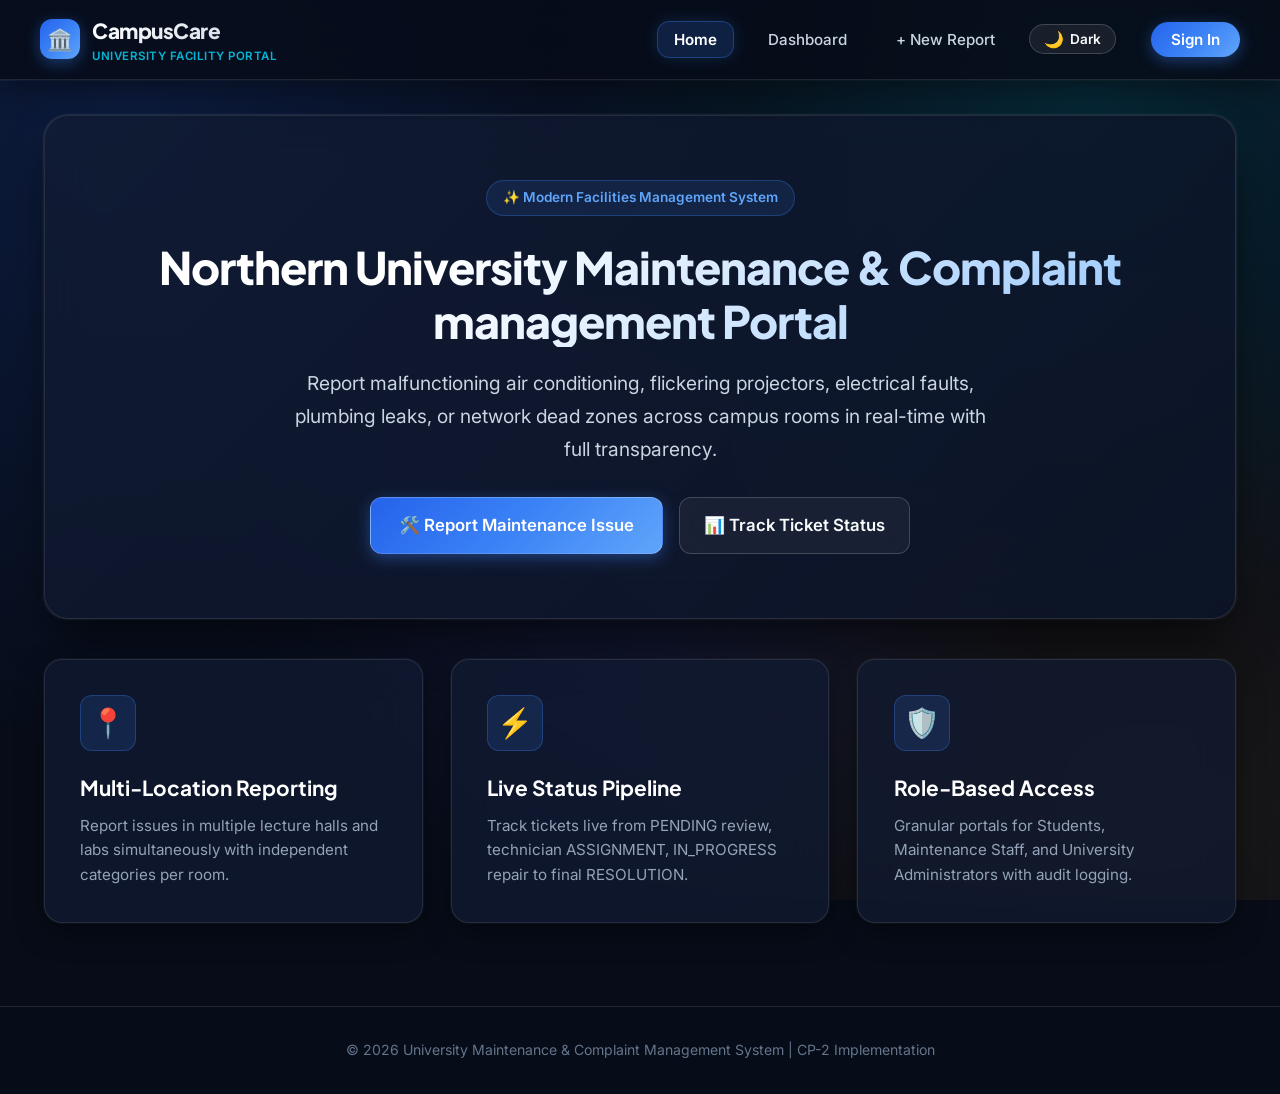
==== commit b946cd02: "feat: add glassmorphism design system, theme switcher, and mobile navigation across frontend pages" ====
--- a/index.html
+++ b/index.html
@@ -1,10 +1,17 @@
 <!DOCTYPE html>
 <html lang="en">
 <head>
+  <script>
+    (function() {
+      var theme = localStorage.getItem('campuscare-theme') || 'dark';
+      document.documentElement.setAttribute('data-theme', theme);
+    })();
+  </script>
   <meta charset="UTF-8">
   <meta name="viewport" content="width=device-width, initial-scale=1.0">
   <title>CampusCare — University Maintenance & Facility Management</title>
   <link rel="stylesheet" href="css/style.css">
+  <link rel="icon" href="data:image/svg+xml,<svg xmlns='http://www.w3.org/2000/svg' viewBox='0 0 100 100'><text y='.9em' font-size='90'>🏛️</text></svg>">
 </head>
 <body>
 
@@ -14,14 +21,37 @@
       <div class="nav-brand-icon">🏛️</div>
       <div class="nav-brand-title">
         <h2>CampusCare</h2>
-        <span>University Portal</span>
+        <span>University Facility Portal</span>
       </div>
     </a>
-    <ul class="nav-links">
+
+    <!-- Mobile Header Actions (Theme + Hamburger) -->
+    <div class="nav-mobile-actions">
+      <button type="button" class="theme-toggle-btn" id="themeToggleBtnMobile" title="Switch Theme" aria-label="Toggle theme">
+        <span class="theme-icon">🌙</span>
+      </button>
+      <button type="button" class="nav-hamburger-btn" id="navHamburgerBtn" title="Toggle navigation menu" aria-label="Toggle navigation menu" aria-expanded="false">
+        <span class="hamburger-bar"></span>
+        <span class="hamburger-bar"></span>
+        <span class="hamburger-bar"></span>
+      </button>
+    </div>
+
+    <!-- Navigation Links -->
+    <ul class="nav-links" id="navLinks">
       <li><a href="index.html" class="active">Home</a></li>
       <li><a href="dashboard.html">Dashboard</a></li>
       <li><a href="new-complaint.html">+ New Report</a></li>
-      <li><a href="login.html" class="btn-nav-action">Sign In</a></li>
+      <li class="nav-theme-desktop">
+        <button type="button" class="theme-toggle-btn" id="themeToggleBtn" title="Switch Theme" aria-label="Toggle theme">
+          <span class="theme-icon">🌙</span>
+          <span class="theme-label">Dark</span>
+        </button>
+      </li>
+      <li>
+        <span id="navUserBadge" style="display: none;"></span>
+      </li>
+      <li><a href="login.html" id="logoutBtn" class="btn-nav-action">Sign In</a></li>
     </ul>
   </nav>
 
@@ -33,7 +63,7 @@
       <div class="hero-badge">
         <span>✨ Modern Facilities Management System</span>
       </div>
-      <h1>Next-Gen University Maintenance & Tracking Portal</h1>
+      <h1>Northern University Maintenance & Complaint management Portal</h1>
       <p>
         Report malfunctioning air conditioning, flickering projectors, electrical faults, plumbing leaks, 
         or network dead zones across campus rooms in real-time with full transparency.
--- a/css/style.css
+++ b/css/style.css
@@ -10,10 +10,14 @@
   --font-sans: 'Inter', -apple-system, BlinkMacSystemFont, 'Segoe UI', Roboto, sans-serif;
   --font-display: 'Plus Jakarta Sans', var(--font-sans);
 
-  /* Deep Midnight Color Palette */
+  /* Deep Midnight Color Palette (Dark Default) */
   --bg-deep: #070c18;
   --bg-surface: #0c1427;
   --bg-surface-elevated: #111b33;
+  --bg-gradient: radial-gradient(circle at 10% 15%, rgba(37, 99, 235, 0.18) 0%, transparent 45%),
+                 radial-gradient(circle at 85% 10%, rgba(6, 182, 212, 0.16) 0%, transparent 40%),
+                 radial-gradient(circle at 50% 60%, rgba(99, 102, 241, 0.12) 0%, transparent 50%),
+                 radial-gradient(circle at 90% 90%, rgba(245, 158, 11, 0.08) 0%, transparent 40%);
 
   /* Accent Gradients & Colors */
   --primary: #3b82f6;
@@ -62,6 +66,15 @@
   --text-muted: #94a3b8;
   --text-dim: #64748b;
 
+  /* Form & Controls */
+  --navbar-bg: rgba(7, 12, 24, 0.82);
+  --input-bg: rgba(15, 23, 42, 0.75);
+  --input-border: rgba(255, 255, 255, 0.14);
+  --input-color: #f8fafc;
+  --input-placeholder: #64748b;
+  --card-subtle-bg: rgba(18, 28, 54, 0.5);
+  --card-subtle-border: rgba(255, 255, 255, 0.08);
+
   /* Radii */
   --radius-sm: 8px;
   --radius-md: 12px;
@@ -73,6 +86,74 @@
   --transition: all 0.25s cubic-bezier(0.4, 0, 0.2, 1);
 }
 
+/* ==========================================================================
+   LIGHT MODE DESIGN SYSTEM
+   ========================================================================== */
+[data-theme="light"] {
+  /* Slate-White Theme */
+  --bg-deep: #f8fafc;
+  --bg-surface: #ffffff;
+  --bg-surface-elevated: #f1f5f9;
+  --bg-gradient: radial-gradient(circle at 10% 15%, rgba(37, 99, 235, 0.09) 0%, transparent 45%),
+                 radial-gradient(circle at 85% 10%, rgba(6, 182, 212, 0.08) 0%, transparent 40%),
+                 radial-gradient(circle at 50% 60%, rgba(99, 102, 241, 0.06) 0%, transparent 50%),
+                 radial-gradient(circle at 90% 90%, rgba(245, 158, 11, 0.05) 0%, transparent 40%);
+
+  /* Accent Gradients & Colors */
+  --primary: #2563eb;
+  --primary-light: #3b82f6;
+  --primary-glow: rgba(37, 99, 235, 0.25);
+  --primary-gradient: linear-gradient(135deg, #1d4ed8 0%, #2563eb 50%, #3b82f6 100%);
+  
+  --secondary: #0891b2;
+  --secondary-gradient: linear-gradient(135deg, #0e7490 0%, #0891b2 100%);
+  
+  --accent: #d97706;
+  --accent-gradient: linear-gradient(135deg, #b45309 0%, #d97706 100%);
+
+  /* Status Colors */
+  --success: #059669;
+  --success-bg: rgba(5, 150, 105, 0.12);
+  --success-border: rgba(5, 150, 105, 0.35);
+
+  --warning: #d97706;
+  --warning-bg: rgba(217, 119, 6, 0.12);
+  --warning-border: rgba(217, 119, 6, 0.35);
+
+  --danger: #dc2626;
+  --danger-bg: rgba(220, 38, 38, 0.12);
+  --danger-border: rgba(220, 38, 38, 0.35);
+
+  --info: #0284c7;
+  --info-bg: rgba(2, 132, 199, 0.12);
+  --info-border: rgba(2, 132, 199, 0.35);
+
+  /* Glassmorphism Tokens for Light Mode */
+  --glass-bg: rgba(255, 255, 255, 0.88);
+  --glass-bg-card: rgba(255, 255, 255, 0.95);
+  --glass-bg-hover: rgba(241, 245, 249, 0.95);
+  --glass-border: rgba(203, 213, 225, 0.85);
+  --glass-border-light: rgba(226, 232, 240, 0.9);
+  --glass-border-focus: rgba(37, 99, 235, 0.6);
+  --glass-shadow: 0 10px 25px -5px rgba(15, 23, 42, 0.08), 0 0 1px 1px rgba(15, 23, 42, 0.04);
+  --glass-shadow-lg: 0 20px 40px -10px rgba(15, 23, 42, 0.12), 0 0 2px 1px rgba(15, 23, 42, 0.06);
+
+  /* Text Colors */
+  --text-main: #0f172a;
+  --text-secondary: #334155;
+  --text-muted: #64748b;
+  --text-dim: #94a3b8;
+
+  /* Form & Controls */
+  --navbar-bg: rgba(255, 255, 255, 0.92);
+  --input-bg: #ffffff;
+  --input-border: #cbd5e1;
+  --input-color: #0f172a;
+  --input-placeholder: #94a3b8;
+  --card-subtle-bg: #ffffff;
+  --card-subtle-border: #e2e8f0;
+}
+
 /* Base Reset */
 *, *::before, *::after {
   margin: 0;
@@ -89,12 +170,9 @@
   flex-direction: column;
   line-height: 1.6;
   overflow-x: hidden;
-  background-image: 
-    radial-gradient(circle at 10% 15%, rgba(37, 99, 235, 0.18) 0%, transparent 45%),
-    radial-gradient(circle at 85% 10%, rgba(6, 182, 212, 0.16) 0%, transparent 40%),
-    radial-gradient(circle at 50% 60%, rgba(99, 102, 241, 0.12) 0%, transparent 50%),
-    radial-gradient(circle at 90% 90%, rgba(245, 158, 11, 0.08) 0%, transparent 40%);
+  background-image: var(--bg-gradient);
   background-attachment: fixed;
+  transition: background-color 0.3s ease, color 0.3s ease;
 }
 
 /* ==========================================================================
@@ -104,15 +182,16 @@
   position: sticky;
   top: 0;
   z-index: 100;
-  background: rgba(7, 12, 24, 0.75);
+  background: var(--navbar-bg);
   backdrop-filter: var(--glass-blur);
   -webkit-backdrop-filter: var(--glass-blur);
   border-bottom: 1px solid var(--glass-border);
-  padding: 1rem 2.5rem;
+  padding: 0.85rem 2.5rem;
   display: flex;
   justify-content: space-between;
   align-items: center;
-  box-shadow: 0 4px 25px rgba(0, 0, 0, 0.3);
+  box-shadow: var(--glass-shadow);
+  transition: background 0.3s ease, border-color 0.3s ease;
 }
 
 .nav-brand {
@@ -120,6 +199,7 @@
   align-items: center;
   gap: 12px;
   text-decoration: none;
+  flex-shrink: 0;
 }
 
 .nav-brand-icon {
@@ -147,6 +227,13 @@
   background: linear-gradient(135deg, #ffffff 0%, #cbd5e1 100%);
   -webkit-background-clip: text;
   -webkit-text-fill-color: transparent;
+  transition: all 0.3s ease;
+}
+
+[data-theme="light"] .nav-brand h2 {
+  background: linear-gradient(135deg, #0f172a 0%, #334155 100%);
+  -webkit-background-clip: text;
+  -webkit-text-fill-color: transparent;
 }
 
 .nav-brand span {
@@ -157,10 +244,101 @@
   text-transform: uppercase;
 }
 
+/* Theme Toggle Button (Desktop & Mobile) */
+.theme-toggle-btn {
+  display: inline-flex;
+  align-items: center;
+  gap: 6px;
+  padding: 6px 14px;
+  background: rgba(255, 255, 255, 0.08);
+  border: 1px solid var(--glass-border-light);
+  border-radius: var(--radius-full);
+  color: var(--text-main);
+  font-size: 0.85rem;
+  font-weight: 600;
+  cursor: pointer;
+  transition: var(--transition);
+  backdrop-filter: var(--glass-blur-sm);
+  outline: none;
+}
+
+[data-theme="light"] .theme-toggle-btn {
+  background: #f1f5f9;
+  border-color: #cbd5e1;
+  color: #0f172a;
+}
+
+.theme-toggle-btn:hover {
+  transform: translateY(-1px);
+  background: rgba(255, 255, 255, 0.16);
+  border-color: var(--primary-light);
+  box-shadow: 0 4px 12px rgba(0, 0, 0, 0.15);
+}
+
+[data-theme="light"] .theme-toggle-btn:hover {
+  background: #e2e8f0;
+  border-color: var(--primary);
+  box-shadow: 0 2px 8px rgba(15, 23, 42, 0.08);
+}
+
+.theme-toggle-btn .theme-icon {
+  font-size: 1rem;
+  line-height: 1;
+}
+
+/* Mobile Actions (Theme Toggle + Hamburger) */
+.nav-mobile-actions {
+  display: none;
+  align-items: center;
+  gap: 10px;
+}
+
+.nav-hamburger-btn {
+  display: flex;
+  flex-direction: column;
+  justify-content: space-around;
+  width: 40px;
+  height: 40px;
+  padding: 9px 8px;
+  background: rgba(255, 255, 255, 0.08);
+  border: 1px solid var(--glass-border-light);
+  border-radius: var(--radius-md);
+  cursor: pointer;
+  transition: var(--transition);
+  outline: none;
+}
+
+[data-theme="light"] .nav-hamburger-btn {
+  background: #f1f5f9;
+  border-color: #cbd5e1;
+}
+
+.nav-hamburger-btn .hamburger-bar {
+  width: 100%;
+  height: 2px;
+  background-color: var(--text-main);
+  border-radius: 2px;
+  transition: var(--transition);
+}
+
+.nav-hamburger-btn.active .hamburger-bar:nth-child(1) {
+  transform: translateY(7px) rotate(45deg);
+}
+
+.nav-hamburger-btn.active .hamburger-bar:nth-child(2) {
+  opacity: 0;
+  transform: scaleX(0);
+}
+
+.nav-hamburger-btn.active .hamburger-bar:nth-child(3) {
+  transform: translateY(-7px) rotate(-45deg);
+}
+
+/* Navigation Links */
 .nav-links {
   display: flex;
   list-style: none;
-  gap: 1.25rem;
+  gap: 1.1rem;
   align-items: center;
 }
 
@@ -180,12 +358,28 @@
   background: rgba(255, 255, 255, 0.08);
 }
 
+[data-theme="light"] .nav-links a {
+  color: var(--text-secondary);
+}
+
+[data-theme="light"] .nav-links a:hover {
+  color: var(--primary);
+  background: rgba(37, 99, 235, 0.08);
+}
+
 .nav-links a.active {
   color: #ffffff;
   background: rgba(59, 130, 246, 0.18);
   border: 1px solid rgba(59, 130, 246, 0.35);
   font-weight: 600;
   box-shadow: 0 0 15px rgba(59, 130, 246, 0.2);
+}
+
+[data-theme="light"] .nav-links a.active {
+  color: var(--primary);
+  background: rgba(37, 99, 235, 0.12);
+  border-color: rgba(37, 99, 235, 0.35);
+  box-shadow: 0 2px 10px rgba(37, 99, 235, 0.15);
 }
 
 .btn-nav-action {
@@ -195,11 +389,27 @@
   padding: 8px 20px !important;
   font-weight: 600 !important;
   box-shadow: 0 4px 15px var(--primary-glow) !important;
+  text-decoration: none !important;
+  cursor: pointer;
+  transition: var(--transition);
 }
 
 .btn-nav-action:hover {
   transform: translateY(-2px);
   box-shadow: 0 6px 20px rgba(59, 130, 246, 0.6) !important;
+}
+
+.btn-nav-action.sign-out {
+  background: rgba(239, 68, 68, 0.15) !important;
+  border: 1px solid rgba(239, 68, 68, 0.35) !important;
+  color: #fca5a5 !important;
+  box-shadow: none !important;
+}
+
+.btn-nav-action.sign-out:hover {
+  background: rgba(239, 68, 68, 0.35) !important;
+  color: #ffffff !important;
+  box-shadow: 0 4px 15px rgba(239, 68, 68, 0.4) !important;
 }
 
 /* ==========================================================================
@@ -1644,4 +1854,968 @@
   font-weight: 600;
 }
 
-
+/* Navbar User Badge & Auth State */
+.nav-user-badge {
+  display: inline-flex;
+  align-items: center;
+  gap: 8px;
+  font-size: 0.85rem;
+  font-weight: 600;
+  color: var(--text-main);
+  padding: 6px 14px;
+  background: rgba(255, 255, 255, 0.08);
+  border: 1px solid var(--glass-border-light);
+  border-radius: var(--radius-full);
+  backdrop-filter: var(--glass-blur-sm);
+  transition: var(--transition);
+}
+
+[data-theme="light"] .nav-user-badge {
+  background: #f1f5f9;
+  border-color: #cbd5e1;
+  color: #0f172a;
+}
+
+.nav-user-badge .role-pill {
+  font-size: 0.72rem;
+  font-weight: 700;
+  padding: 2px 8px;
+  border-radius: var(--radius-full);
+  background: var(--primary-gradient);
+  color: #ffffff;
+  text-transform: uppercase;
+  letter-spacing: 0.5px;
+}
+
+/* ==========================================================================
+   COMPREHENSIVE LIGHT MODE OVERRIDES
+   ========================================================================== */
+[data-theme="light"] {
+  color-scheme: light;
+}
+
+[data-theme="light"] h1,
+[data-theme="light"] h2,
+[data-theme="light"] h3,
+[data-theme="light"] h4,
+[data-theme="light"] h5,
+[data-theme="light"] h6 {
+  color: #0f172a !important;
+}
+
+/* ----------------------------------------------------
+   HOME PAGE (index.html) LIGHT MODE
+   ---------------------------------------------------- */
+[data-theme="light"] .hero-glass {
+  background: linear-gradient(135deg, #ffffff 0%, #f1f5f9 100%) !important;
+  border: 1px solid #cbd5e1 !important;
+  box-shadow: 0 10px 35px -5px rgba(15, 23, 42, 0.08), 0 0 1px 1px rgba(15, 23, 42, 0.04) !important;
+}
+
+[data-theme="light"] .hero-glass::before {
+  background: linear-gradient(90deg, transparent, rgba(37, 99, 235, 0.3), transparent) !important;
+}
+
+[data-theme="light"] .hero-glass h1 {
+  background: linear-gradient(135deg, #0f172a 30%, #2563eb 100%) !important;
+  -webkit-background-clip: text !important;
+  -webkit-text-fill-color: transparent !important;
+}
+
+[data-theme="light"] .hero-glass p {
+  color: #475569 !important;
+}
+
+[data-theme="light"] .hero-badge {
+  background: rgba(37, 99, 235, 0.08) !important;
+  border: 1px solid rgba(37, 99, 235, 0.3) !important;
+  color: #1d4ed8 !important;
+}
+
+[data-theme="light"] .features-grid .feature-glass-card {
+  background: #ffffff !important;
+  border: 1px solid #e2e8f0 !important;
+  box-shadow: 0 4px 20px rgba(15, 23, 42, 0.05) !important;
+}
+
+[data-theme="light"] .features-grid .feature-glass-card:hover {
+  background: #f8fafc !important;
+  border-color: #93c5fd !important;
+  box-shadow: 0 12px 30px rgba(37, 99, 235, 0.1) !important;
+}
+
+[data-theme="light"] .feature-glass-card .icon-box {
+  background: rgba(37, 99, 235, 0.08) !important;
+  border: 1px solid rgba(37, 99, 235, 0.25) !important;
+}
+
+[data-theme="light"] .feature-glass-card h3 {
+  color: #0f172a !important;
+}
+
+[data-theme="light"] .feature-glass-card p {
+  color: #64748b !important;
+}
+
+/* ----------------------------------------------------
+   REPORT FORM (new-complaint.html) LIGHT MODE
+   ---------------------------------------------------- */
+[data-theme="light"] .report-page-header h1 {
+  color: #0f172a !important;
+}
+
+[data-theme="light"] .report-page-header p {
+  color: #475569 !important;
+}
+
+[data-theme="light"] .report-breadcrumbs a {
+  color: #64748b !important;
+}
+
+[data-theme="light"] .report-breadcrumbs a:hover {
+  color: #2563eb !important;
+}
+
+[data-theme="light"] .api-status-pill {
+  background: #ecfdf5 !important;
+  border: 1px solid #a7f3d0 !important;
+  color: #047857 !important;
+}
+
+[data-theme="light"] .glass-panel {
+  background: #ffffff !important;
+  border: 1px solid #e2e8f0 !important;
+  box-shadow: 0 4px 25px rgba(15, 23, 42, 0.05) !important;
+}
+
+[data-theme="light"] .glass-panel::before {
+  background: linear-gradient(90deg, transparent, rgba(37, 99, 235, 0.3), transparent) !important;
+}
+
+[data-theme="light"] .report-step-card {
+  background: #f8fafc !important;
+  border: 1px solid #cbd5e1 !important;
+}
+
+[data-theme="light"] .report-step-card:hover {
+  border-color: #93c5fd !important;
+  box-shadow: 0 8px 24px rgba(15, 23, 42, 0.06) !important;
+}
+
+[data-theme="light"] .report-step-header {
+  border-bottom: 1px solid #e2e8f0 !important;
+}
+
+[data-theme="light"] .report-step-title h2 {
+  color: #0f172a !important;
+}
+
+[data-theme="light"] .report-step-count {
+  background: rgba(37, 99, 235, 0.1) !important;
+  border: 1px solid rgba(37, 99, 235, 0.3) !important;
+  color: #1d4ed8 !important;
+}
+
+/* View Mode Switcher (Cards vs Select Option) */
+[data-theme="light"] .view-mode-tabs {
+  background: #e2e8f0 !important;
+  border: 1px solid #cbd5e1 !important;
+}
+
+[data-theme="light"] .view-mode-btn {
+  color: #475569 !important;
+}
+
+[data-theme="light"] .view-mode-btn:hover {
+  color: #0f172a !important;
+}
+
+[data-theme="light"] .view-mode-btn.active {
+  background: var(--primary-gradient) !important;
+  color: #ffffff !important;
+  box-shadow: 0 2px 8px var(--primary-glow) !important;
+}
+
+[data-theme="light"] .select-mode-wrap {
+  background: #ffffff !important;
+  border: 1px solid #cbd5e1 !important;
+}
+
+/* Building & Floor Filter Tabs */
+[data-theme="light"] .building-pill,
+[data-theme="light"] .floor-pill {
+  background: #ffffff !important;
+  border: 1px solid #cbd5e1 !important;
+  color: #334155 !important;
+}
+
+[data-theme="light"] .building-pill:hover,
+[data-theme="light"] .floor-pill:hover {
+  background: #f1f5f9 !important;
+  color: #0f172a !important;
+  border-color: #94a3b8 !important;
+}
+
+[data-theme="light"] .building-pill.active,
+[data-theme="light"] .floor-pill.active {
+  background: var(--primary-gradient) !important;
+  color: #ffffff !important;
+  border-color: transparent !important;
+  box-shadow: 0 2px 8px var(--primary-glow) !important;
+}
+
+/* Room Selection Cards */
+[data-theme="light"] .room-card-select {
+  background: #ffffff !important;
+  border: 1px solid #cbd5e1 !important;
+}
+
+[data-theme="light"] .room-card-select:hover {
+  background: #f1f5f9 !important;
+  border-color: #93c5fd !important;
+  transform: translateY(-1px) !important;
+}
+
+[data-theme="light"] .room-card-select.selected {
+  background: rgba(37, 99, 235, 0.08) !important;
+  border-color: #2563eb !important;
+  box-shadow: 0 0 0 1px #2563eb !important;
+}
+
+[data-theme="light"] .room-card-num {
+  color: #0f172a !important;
+}
+
+[data-theme="light"] .room-card-bldg {
+  color: #64748b !important;
+}
+
+[data-theme="light"] .room-check-badge {
+  border-color: #94a3b8 !important;
+  color: transparent !important;
+}
+
+[data-theme="light"] .room-card-select.selected .room-check-badge {
+  background: #2563eb !important;
+  border-color: #2563eb !important;
+  color: #ffffff !important;
+}
+
+/* Category Selection Cards */
+[data-theme="light"] .category-card-select {
+  background: #ffffff !important;
+  border: 1px solid #cbd5e1 !important;
+}
+
+[data-theme="light"] .category-card-select:hover {
+  background: #f1f5f9 !important;
+  border-color: #0891b2 !important;
+  transform: translateY(-1px) !important;
+}
+
+[data-theme="light"] .category-card-select.selected {
+  background: rgba(8, 145, 178, 0.09) !important;
+  border-color: #0891b2 !important;
+  box-shadow: 0 0 0 1px #0891b2 !important;
+}
+
+[data-theme="light"] .category-icon-box {
+  background: #f1f5f9 !important;
+  border: 1px solid #e2e8f0 !important;
+}
+
+[data-theme="light"] .category-card-select.selected .category-icon-box {
+  background: rgba(8, 145, 178, 0.18) !important;
+  border-color: #0891b2 !important;
+}
+
+[data-theme="light"] .category-card-name {
+  color: #0f172a !important;
+}
+
+[data-theme="light"] .category-card-select.selected .room-check-badge {
+  background: #0891b2 !important;
+  border-color: #0891b2 !important;
+  color: #ffffff !important;
+}
+
+/* Selected Tags Bar */
+[data-theme="light"] .selected-tags-bar {
+  background: #f1f5f9 !important;
+  border: 1px dashed #cbd5e1 !important;
+}
+
+[data-theme="light"] .selected-tag-chip {
+  background: #ffffff !important;
+  border: 1px solid #cbd5e1 !important;
+  color: #1e40af !important;
+}
+
+[data-theme="light"] .selected-tag-chip.cat {
+  background: #ecfeff !important;
+  border: 1px solid #a5f3fc !important;
+  color: #0e7490 !important;
+}
+
+[data-theme="light"] .selected-tag-remove {
+  color: #64748b !important;
+}
+
+[data-theme="light"] .selected-tag-remove:hover {
+  color: #dc2626 !important;
+}
+
+[data-theme="light"] #btnClearRooms,
+[data-theme="light"] #btnClearCats {
+  color: #2563eb !important;
+}
+
+[data-theme="light"] #btnClearRooms:hover,
+[data-theme="light"] #btnClearCats:hover {
+  color: #dc2626 !important;
+}
+
+/* Slice Controls Bar */
+[data-theme="light"] .slice-controls-bar {
+  border-top: 1px dashed #cbd5e1 !important;
+  color: #64748b !important;
+}
+
+[data-theme="light"] .btn-slice {
+  background: #ffffff !important;
+  border: 1px solid #cbd5e1 !important;
+  color: #334155 !important;
+}
+
+[data-theme="light"] .btn-slice:hover {
+  background: #f1f5f9 !important;
+  color: #0f172a !important;
+  border-color: #2563eb !important;
+}
+
+/* Priority Tiles */
+[data-theme="light"] .priority-tile {
+  background: #ffffff !important;
+  border: 1px solid #cbd5e1 !important;
+}
+
+[data-theme="light"] .priority-tile:hover {
+  background: #f1f5f9 !important;
+  border-color: #94a3b8 !important;
+}
+
+[data-theme="light"] .priority-tile-title {
+  color: #0f172a !important;
+}
+
+[data-theme="light"] .priority-tile-desc {
+  color: #64748b !important;
+}
+
+[data-theme="light"] .priority-tile[data-priority="LOW"].selected {
+  background: #ecfdf5 !important;
+  border-color: #059669 !important;
+}
+
+[data-theme="light"] .priority-tile[data-priority="LOW"].selected .priority-tile-title {
+  color: #047857 !important;
+}
+
+[data-theme="light"] .priority-tile[data-priority="LOW"].selected .priority-tile-desc {
+  color: #065f46 !important;
+}
+
+[data-theme="light"] .priority-tile[data-priority="MEDIUM"].selected {
+  background: #eff6ff !important;
+  border-color: #2563eb !important;
+}
+
+[data-theme="light"] .priority-tile[data-priority="MEDIUM"].selected .priority-tile-title {
+  color: #1d4ed8 !important;
+}
+
+[data-theme="light"] .priority-tile[data-priority="MEDIUM"].selected .priority-tile-desc {
+  color: #1e40af !important;
+}
+
+[data-theme="light"] .priority-tile[data-priority="HIGH"].selected {
+  background: #fffbeb !important;
+  border-color: #d97706 !important;
+}
+
+[data-theme="light"] .priority-tile[data-priority="HIGH"].selected .priority-tile-title {
+  color: #b45309 !important;
+}
+
+[data-theme="light"] .priority-tile[data-priority="HIGH"].selected .priority-tile-desc {
+  color: #92400e !important;
+}
+
+[data-theme="light"] .priority-tile[data-priority="URGENT"].selected {
+  background: #fef2f2 !important;
+  border-color: #dc2626 !important;
+}
+
+[data-theme="light"] .priority-tile[data-priority="URGENT"].selected .priority-tile-title {
+  color: #b91c1c !important;
+}
+
+[data-theme="light"] .priority-tile[data-priority="URGENT"].selected .priority-tile-desc {
+  color: #991b1b !important;
+}
+
+/* Form Controls & Inputs (CRITICAL FIX FOR DROPDOWN OPTIONS) */
+[data-theme="light"] .form-label {
+  color: #334155 !important;
+}
+
+[data-theme="light"] .form-control-glass,
+[data-theme="light"] .glass-search-input,
+[data-theme="light"] input[type="text"],
+[data-theme="light"] input[type="email"],
+[data-theme="light"] input[type="password"],
+[data-theme="light"] input[type="url"],
+[data-theme="light"] input[type="tel"],
+[data-theme="light"] select,
+[data-theme="light"] textarea {
+  background: #ffffff !important;
+  border: 1px solid #cbd5e1 !important;
+  color: #0f172a !important;
+  box-shadow: 0 1px 2px rgba(15, 23, 42, 0.04) !important;
+}
+
+[data-theme="light"] .form-control-glass option,
+[data-theme="light"] select option {
+  background-color: #ffffff !important;
+  color: #0f172a !important;
+}
+
+[data-theme="light"] .form-control-glass:focus,
+[data-theme="light"] .glass-search-input:focus,
+[data-theme="light"] input:focus,
+[data-theme="light"] select:focus,
+[data-theme="light"] textarea:focus {
+  border-color: #2563eb !important;
+  box-shadow: 0 0 0 3px rgba(37, 99, 235, 0.15) !important;
+}
+
+[data-theme="light"] input::placeholder,
+[data-theme="light"] textarea::placeholder {
+  color: #94a3b8 !important;
+}
+
+[data-theme="light"] .photo-preview-wrap {
+  background: #f1f5f9 !important;
+  border: 1px solid #cbd5e1 !important;
+}
+
+[data-theme="light"] .photo-preview-thumb {
+  border-color: #cbd5e1 !important;
+}
+
+[data-theme="light"] .report-summary-banner {
+  background: linear-gradient(135deg, rgba(37, 99, 235, 0.08) 0%, rgba(6, 182, 212, 0.08) 100%) !important;
+  border: 1px solid rgba(37, 99, 235, 0.25) !important;
+}
+
+[data-theme="light"] .report-summary-text h4 {
+  color: #0f172a !important;
+}
+
+[data-theme="light"] .report-summary-text p {
+  color: #475569 !important;
+}
+
+/* ----------------------------------------------------
+   DASHBOARD (dashboard.html) LIGHT MODE
+   ---------------------------------------------------- */
+[data-theme="light"] .stat-glass-card {
+  background: #ffffff !important;
+  border: 1px solid #e2e8f0 !important;
+  box-shadow: 0 4px 18px rgba(15, 23, 42, 0.05) !important;
+}
+
+[data-theme="light"] .stat-glass-card .stat-info h4 {
+  color: #64748b !important;
+}
+
+[data-theme="light"] .stat-glass-card .stat-number,
+[data-theme="light"] #statTotal,
+[data-theme="light"] .stat-val-total {
+  color: #1e293b !important;
+}
+
+[data-theme="light"] #statPending,
+[data-theme="light"] .stat-val-pending {
+  color: #d97706 !important;
+}
+
+[data-theme="light"] #statInProgress,
+[data-theme="light"] .stat-val-progress {
+  color: #0284c7 !important;
+}
+
+[data-theme="light"] #statResolved,
+[data-theme="light"] .stat-val-resolved {
+  color: #059669 !important;
+}
+
+[data-theme="light"] .stat-glass-card .stat-icon {
+  background: #f1f5f9 !important;
+}
+
+[data-theme="light"] .filter-pills .filter-pill {
+  background: #ffffff !important;
+  border: 1px solid #cbd5e1 !important;
+  color: #475569 !important;
+}
+
+[data-theme="light"] .filter-pills .filter-pill:hover {
+  background: #f1f5f9 !important;
+  color: #0f172a !important;
+}
+
+[data-theme="light"] .filter-pills .filter-pill.active {
+  background: var(--primary-gradient) !important;
+  color: #ffffff !important;
+  border-color: transparent !important;
+}
+
+[data-theme="light"] .table-glass-wrapper {
+  background: #ffffff !important;
+  border: 1px solid #e2e8f0 !important;
+  box-shadow: 0 4px 20px rgba(15, 23, 42, 0.05) !important;
+}
+
+[data-theme="light"] .glass-table th {
+  background: #f8fafc !important;
+  color: #475569 !important;
+  border-bottom: 2px solid #e2e8f0 !important;
+}
+
+[data-theme="light"] .glass-table td {
+  color: #0f172a !important;
+  border-bottom: 1px solid #f1f5f9 !important;
+}
+
+[data-theme="light"] .glass-table tbody tr:hover td {
+  background: #f8fafc !important;
+}
+
+/* Status Badges with Rich High Contrast in Light Mode */
+[data-theme="light"] .badge-pending {
+  background: #fef3c7 !important;
+  color: #b45309 !important;
+  border: 1px solid #fcd34d !important;
+}
+
+[data-theme="light"] .badge-assigned {
+  background: #e0e7ff !important;
+  color: #4338ca !important;
+  border: 1px solid #c7d2fe !important;
+}
+
+[data-theme="light"] .badge-in_progress,
+[data-theme="light"] .badge-in-progress {
+  background: #e0f2fe !important;
+  color: #0369a1 !important;
+  border: 1px solid #bae6fd !important;
+}
+
+[data-theme="light"] .badge-resolved {
+  background: #d1fae5 !important;
+  color: #047857 !important;
+  border: 1px solid #a7f3d0 !important;
+}
+
+[data-theme="light"] .badge-rejected {
+  background: #fee2e2 !important;
+  color: #b91c1c !important;
+  border: 1px solid #fca5a5 !important;
+}
+
+/* ----------------------------------------------------
+   AUTH PAGES & GENERAL COMPONENTS LIGHT MODE
+   ---------------------------------------------------- */
+[data-theme="light"] .form-header-icon {
+  background: #f1f5f9 !important;
+  border: 1px solid #e2e8f0 !important;
+}
+
+[data-theme="light"] .test-accounts-box {
+  background: #f8fafc !important;
+  border: 1px solid #e2e8f0 !important;
+  color: #475569 !important;
+}
+
+[data-theme="light"] code {
+  background: #e2e8f0 !important;
+  color: #0f172a !important;
+  padding: 2px 6px;
+  border-radius: 4px;
+}
+
+[data-theme="light"] .modal-box {
+  background: #ffffff !important;
+  border: 1px solid #cbd5e1 !important;
+  box-shadow: 0 25px 60px rgba(15, 23, 42, 0.18) !important;
+}
+
+[data-theme="light"] .modal-header {
+  border-bottom-color: #e2e8f0 !important;
+}
+
+[data-theme="light"] .modal-header h3 {
+  color: #0f172a !important;
+}
+
+[data-theme="light"] #editComplaintMeta {
+  background: #f1f5f9 !important;
+  border: 1px solid #cbd5e1 !important;
+  color: #1e40af !important;
+}
+
+[data-theme="light"] footer {
+  background: #f1f5f9 !important;
+  border-top-color: #e2e8f0 !important;
+  color: #64748b !important;
+}
+
+[data-theme="light"] .btn-outline {
+  border-color: #cbd5e1 !important;
+  color: #0f172a !important;
+  background: #ffffff !important;
+}
+
+[data-theme="light"] .btn-outline:hover {
+  background: #f1f5f9 !important;
+  border-color: #94a3b8 !important;
+}
+
+/* ==========================================================================
+   ADVANCED RESPONSIVE DESIGN (MOBILE, TABLET, DESKTOP)
+   ========================================================================== */
+
+/* Tablet & Smaller Laptops (<= 1024px) */
+@media (max-width: 1024px) {
+  .navbar {
+    padding: 0.85rem 1.75rem;
+  }
+
+  .main-content {
+    padding: 0 1.25rem;
+    margin: 1.75rem auto;
+  }
+
+  .stats-grid {
+    grid-template-columns: repeat(2, 1fr);
+    gap: 14px;
+  }
+}
+
+/* Mobile & Tablet Portrait (<= 768px) */
+@media (max-width: 768px) {
+  .navbar {
+    padding: 0.75rem 1.25rem;
+    position: sticky;
+    top: 0;
+  }
+
+  .nav-mobile-actions {
+    display: flex;
+  }
+
+  .nav-theme-desktop {
+    display: none;
+  }
+
+  .nav-links {
+    display: none;
+    position: absolute;
+    top: 100%;
+    left: 0;
+    right: 0;
+    width: 100%;
+    background: var(--navbar-bg);
+    backdrop-filter: blur(20px);
+    -webkit-backdrop-filter: blur(20px);
+    border-bottom: 1px solid var(--glass-border);
+    flex-direction: column;
+    align-items: stretch;
+    padding: 1rem 1.25rem;
+    gap: 0.65rem;
+    box-shadow: var(--glass-shadow-lg);
+    z-index: 99;
+  }
+
+  .nav-links.mobile-open {
+    display: flex;
+    animation: navSlideDown 0.22s ease-out forwards;
+  }
+
+  [data-theme="light"] .nav-links {
+    background: rgba(255, 255, 255, 0.98) !important;
+    border-bottom: 1px solid #cbd5e1 !important;
+    box-shadow: 0 10px 30px rgba(15, 23, 42, 0.1) !important;
+  }
+
+  @keyframes navSlideDown {
+    from {
+      opacity: 0;
+      transform: translateY(-8px);
+    }
+    to {
+      opacity: 1;
+      transform: translateY(0);
+    }
+  }
+
+  .nav-links li {
+    width: 100%;
+    display: flex;
+  }
+
+  .nav-links a {
+    width: 100%;
+    text-align: center;
+    padding: 11px 16px;
+    font-size: 0.98rem;
+  }
+
+  .nav-user-badge {
+    width: 100%;
+    justify-content: center;
+    padding: 9px 16px;
+  }
+
+  .btn-nav-action {
+    width: 100%;
+    text-align: center;
+    padding: 11px 18px !important;
+  }
+
+  /* Page Structure */
+  .main-content {
+    padding: 0 1rem;
+    margin: 1.2rem auto;
+  }
+
+  .glass-panel {
+    padding: 1.5rem 1.25rem !important;
+    border-radius: var(--radius-lg);
+  }
+
+  /* Hero Section */
+  .hero-glass {
+    padding: 2.2rem 1.25rem;
+  }
+
+  .hero-glass h1 {
+    font-size: 1.85rem;
+    line-height: 1.25;
+  }
+
+  .features-grid {
+    grid-template-columns: 1fr;
+    gap: 1rem;
+  }
+
+  /* Dashboard Adjustments */
+  .stats-grid {
+    grid-template-columns: repeat(2, 1fr);
+    gap: 10px;
+  }
+
+  .stat-glass-card {
+    padding: 1rem 1.1rem;
+  }
+
+  .table-controls-bar {
+    flex-direction: column;
+    align-items: stretch;
+    gap: 10px;
+  }
+
+  .search-filter-box {
+    max-width: 100%;
+    width: 100%;
+  }
+
+  .filter-pills {
+    overflow-x: auto;
+    flex-wrap: nowrap;
+    padding-bottom: 4px;
+    -webkit-overflow-scrolling: touch;
+  }
+
+  .filter-pill {
+    flex-shrink: 0;
+  }
+
+  .table-glass-wrapper {
+    overflow-x: auto;
+    -webkit-overflow-scrolling: touch;
+    border-radius: var(--radius-lg);
+  }
+
+  .glass-table th,
+  .glass-table td {
+    padding: 12px 14px;
+    white-space: nowrap;
+  }
+
+  /* Report Form Mobile Adjustments */
+  .report-page-header h1 {
+    font-size: 1.6rem !important;
+  }
+
+  .report-step-card {
+    padding: 1.25rem 1rem;
+    margin-bottom: 1.25rem;
+    border-radius: var(--radius-md);
+  }
+
+  .report-step-header {
+    flex-direction: column;
+    align-items: flex-start;
+    gap: 10px;
+  }
+
+  .floor-filter-pills,
+  .building-filter-pills {
+    overflow-x: auto;
+    flex-wrap: nowrap;
+    padding-bottom: 6px;
+    -webkit-overflow-scrolling: touch;
+  }
+
+  .floor-pill,
+  .building-pill {
+    flex-shrink: 0;
+  }
+
+  .room-selection-grid {
+    grid-template-columns: repeat(auto-fill, minmax(130px, 1fr));
+    gap: 8px;
+    max-height: 280px;
+  }
+
+  .category-selection-grid {
+    grid-template-columns: repeat(auto-fill, minmax(130px, 1fr));
+    gap: 8px;
+  }
+
+  .category-card-select {
+    padding: 10px 12px;
+    gap: 8px;
+  }
+
+  .category-icon-box {
+    width: 32px;
+    height: 32px;
+    font-size: 1.1rem;
+  }
+
+  .priority-tiles-grid {
+    grid-template-columns: repeat(2, 1fr);
+    gap: 8px;
+  }
+
+  .select-row-flex {
+    flex-direction: column;
+    align-items: stretch;
+  }
+
+  .report-summary-banner {
+    flex-direction: column;
+    align-items: flex-start;
+    gap: 12px;
+  }
+
+  .report-summary-count-badge {
+    width: 100%;
+    text-align: center;
+  }
+
+  /* Form action buttons */
+  form[id="singleMultiComplaintForm"] button[type="submit"],
+  form[id="singleMultiComplaintForm"] .btn {
+    width: 100%;
+  }
+
+  /* Modal Dialog */
+  .modal-box {
+    padding: 1.5rem 1.25rem;
+    margin: 1rem;
+  }
+}
+
+/* Small Smartphone Screen (<= 480px) */
+@media (max-width: 480px) {
+  .navbar {
+    padding: 0.7rem 1rem;
+  }
+
+  .nav-brand-icon {
+    width: 34px;
+    height: 34px;
+    font-size: 1.15rem;
+  }
+
+  .nav-brand h2 {
+    font-size: 1.15rem;
+  }
+
+  .nav-brand span {
+    font-size: 0.65rem;
+  }
+
+  .main-content {
+    padding: 0 0.75rem;
+    margin: 0.9rem auto;
+  }
+
+  .glass-panel {
+    padding: 1.2rem 0.95rem !important;
+  }
+
+  .stats-grid {
+    grid-template-columns: 1fr;
+    gap: 8px;
+  }
+
+  .hero-glass h1 {
+    font-size: 1.55rem;
+  }
+
+  .report-page-header h1 {
+    font-size: 1.4rem !important;
+  }
+
+  .room-selection-grid,
+  .category-selection-grid {
+    grid-template-columns: repeat(auto-fill, minmax(110px, 1fr));
+  }
+
+  .priority-tiles-grid {
+    grid-template-columns: 1fr;
+  }
+
+  .slice-controls-bar {
+    flex-direction: column;
+    align-items: flex-start;
+    gap: 8px;
+  }
+
+  .slice-btn-group {
+    width: 100%;
+  }
+
+  .btn-slice {
+    flex: 1;
+    text-align: center;
+  }
+}
+
+
+
